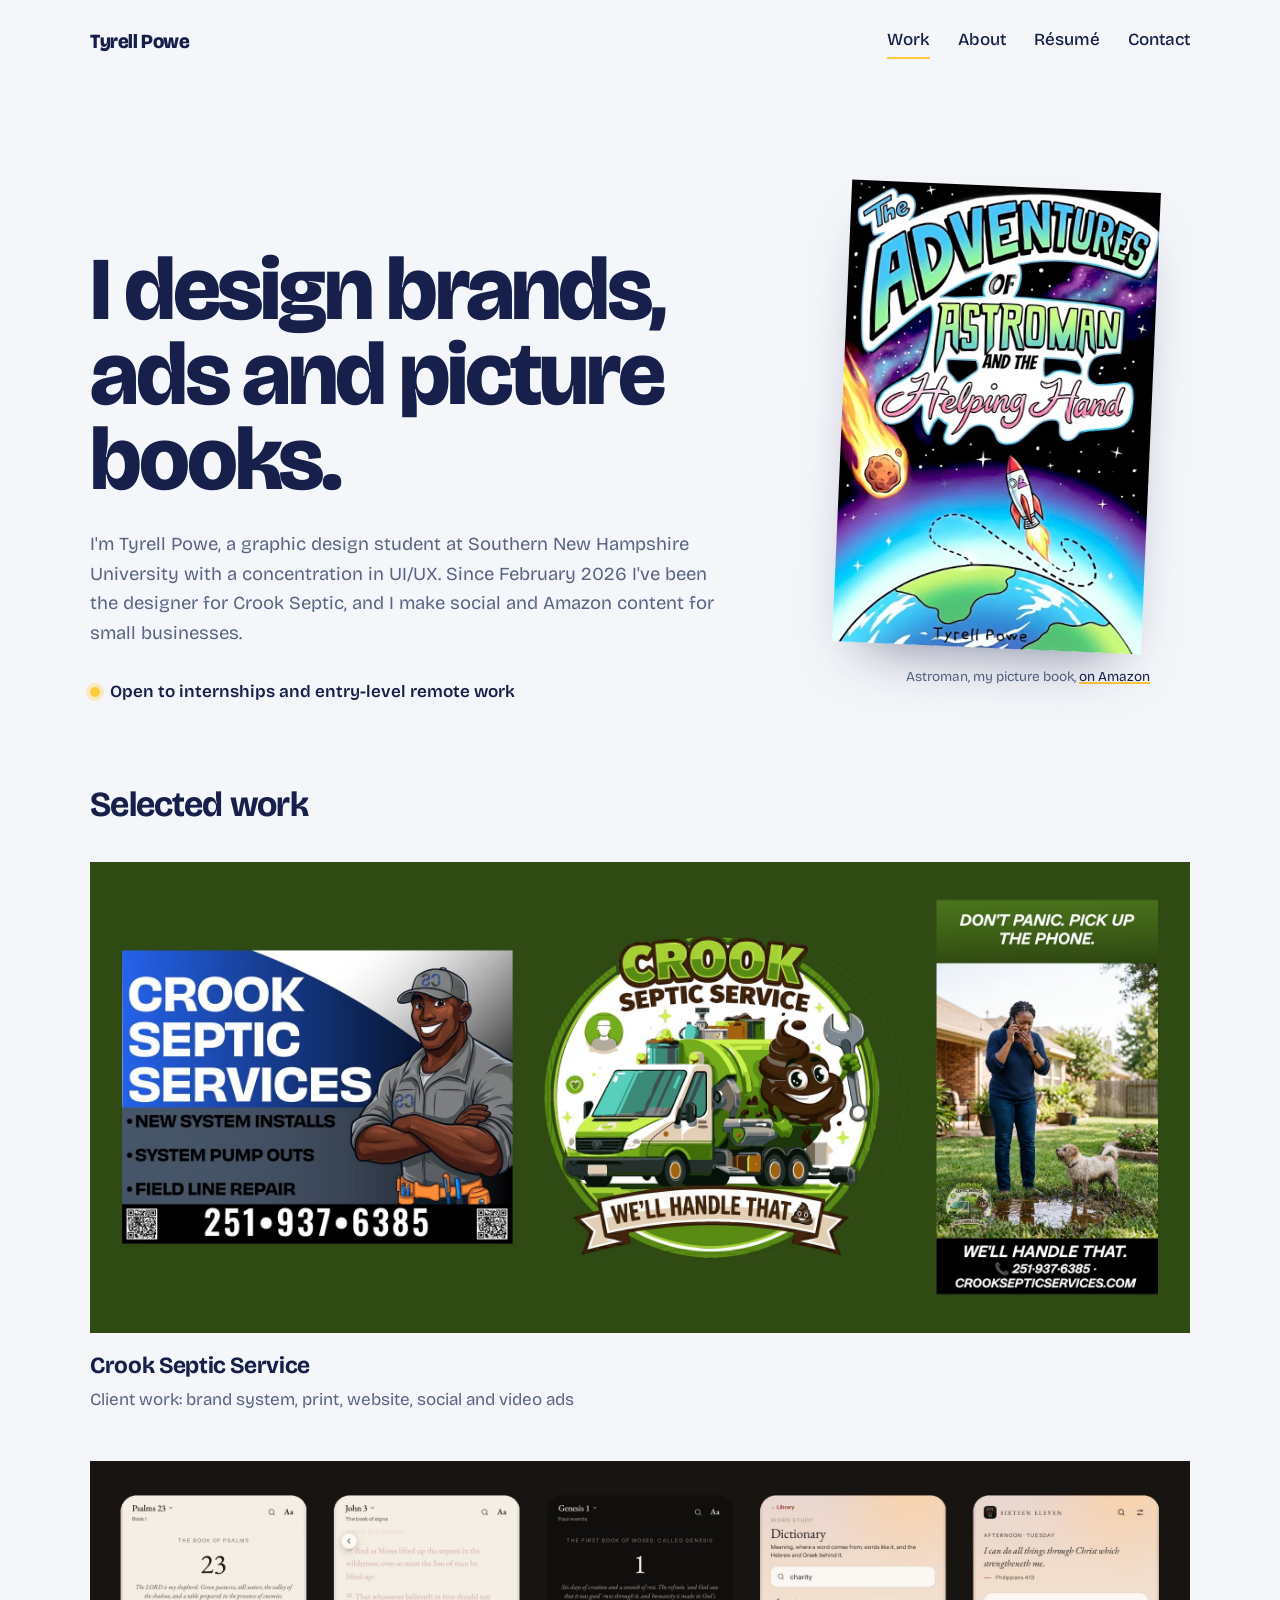
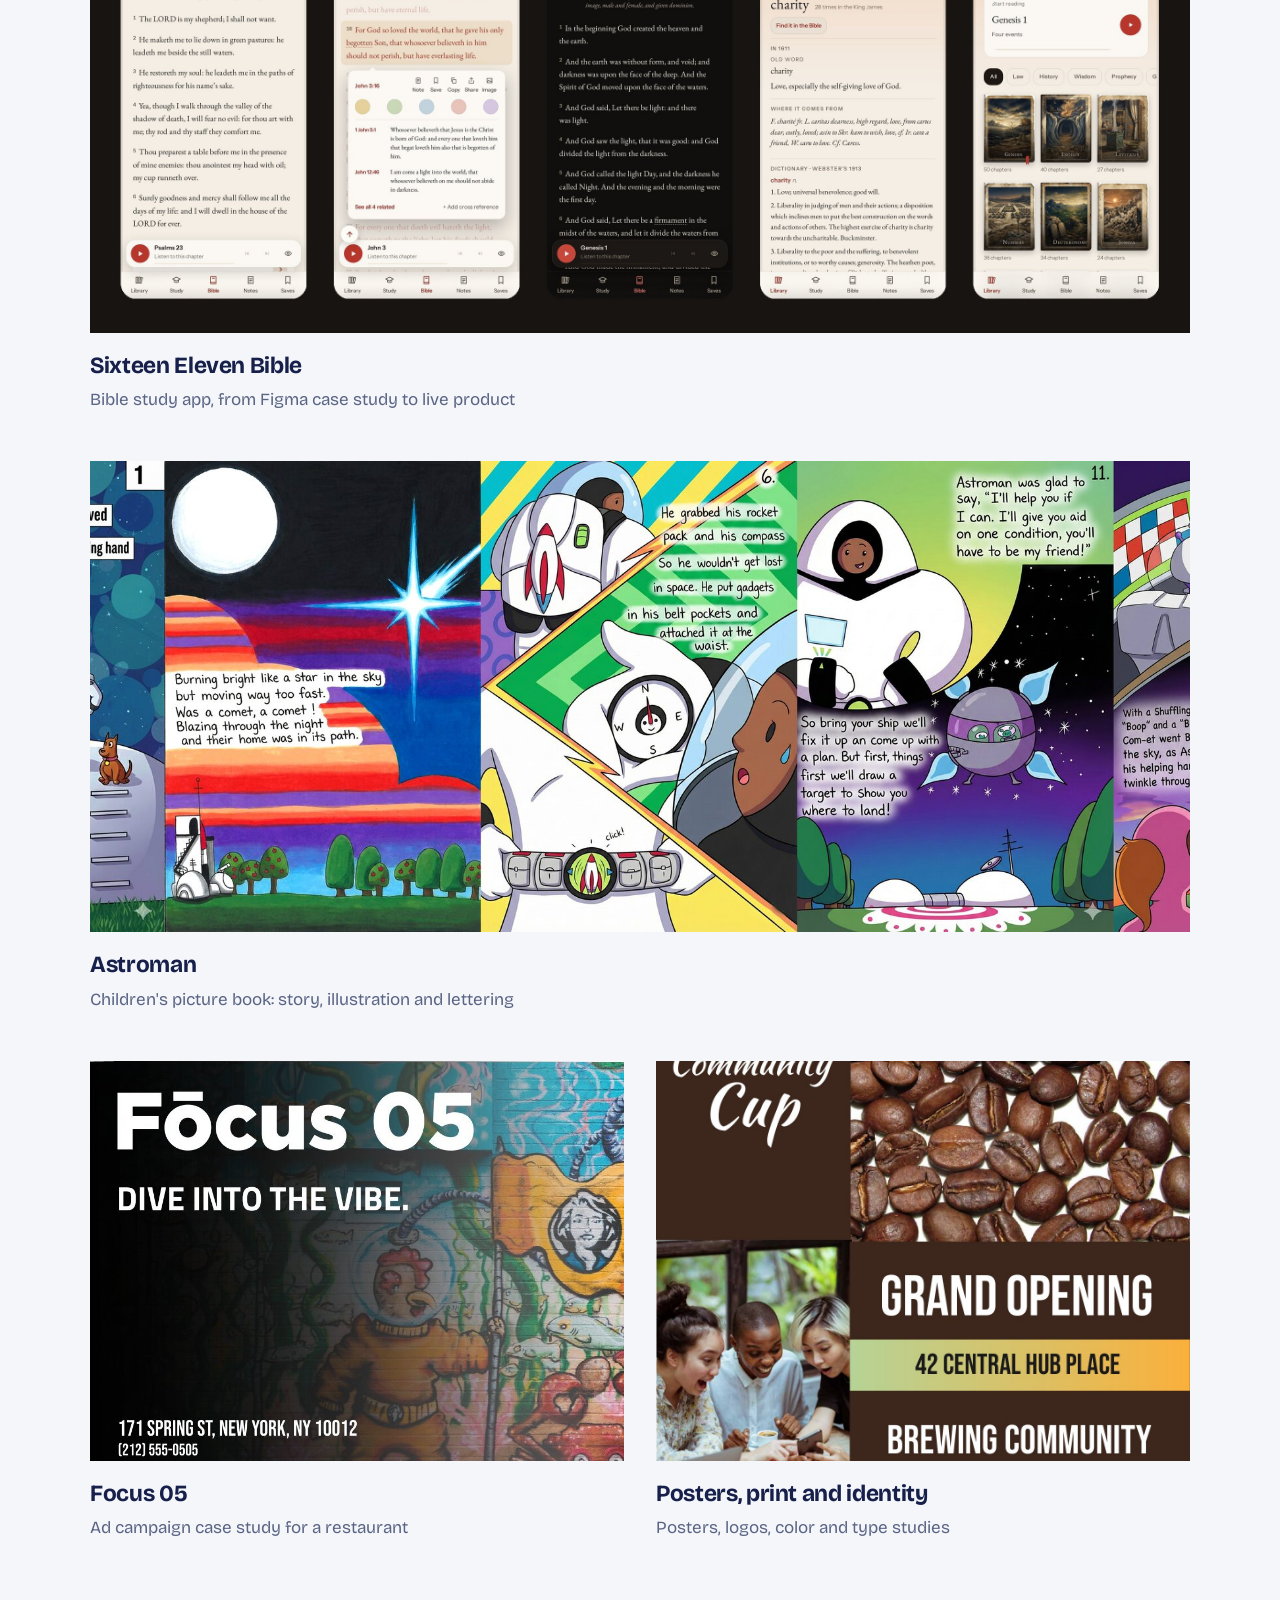
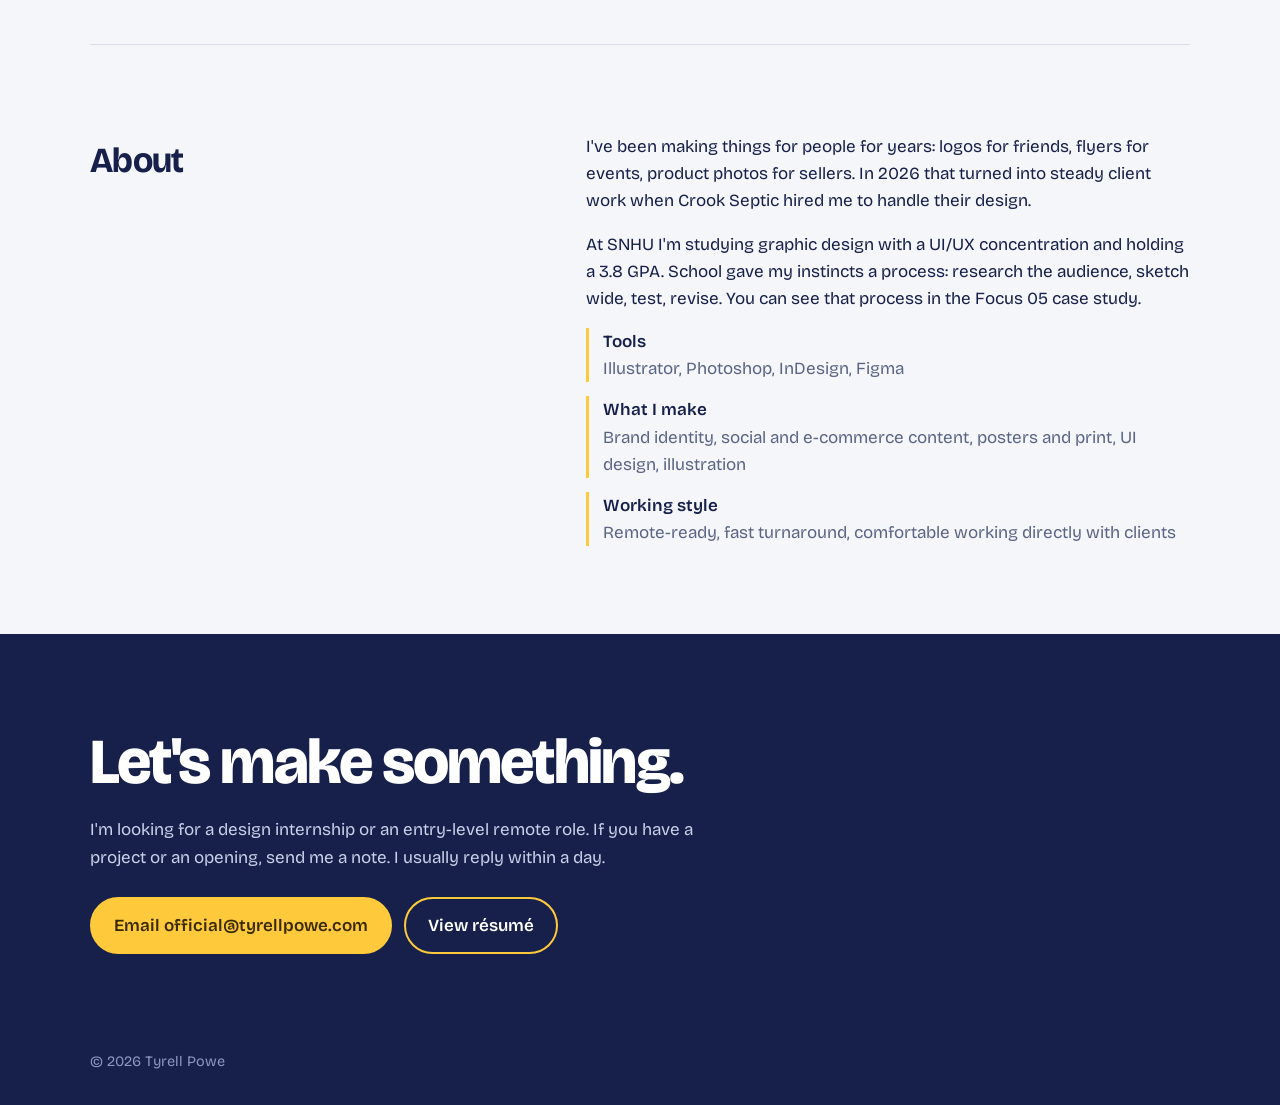
==== index.html @ 6aab14dd "Add Crook Septic Service case study Co-Authored-By: Claude Opus 5.5 <noreply@anthropic.com> Claude-S" ====
<!doctype html>
<html lang="en">
<head>
<meta charset="utf-8">
<meta name="viewport" content="width=device-width,initial-scale=1">
<title>Tyrell Powe · Graphic and UI/UX designer</title>
<meta name="description" content="Portfolio of Tyrell Powe, graphic and UI/UX designer: brand identity, ads, social and Amazon content, and illustration.">
<meta property="og:title" content="Tyrell Powe · Graphic and UI/UX designer">
<meta property="og:description" content="Portfolio of Tyrell Powe, graphic and UI/UX designer: brand identity, ads, social and Amazon content, and illustration.">
<meta property="og:image" content="https://tyrellpowe.com/img/astroman/cover.jpg">
<link rel="icon" href="favicon.svg" type="image/svg+xml">
<link rel="preconnect" href="https://fonts.googleapis.com">
<link rel="preconnect" href="https://fonts.gstatic.com" crossorigin>
<link href="https://fonts.googleapis.com/css2?family=Bricolage+Grotesque:opsz,wght@12..96,400;12..96,500;12..96,600;12..96,700;12..96,800&display=swap" rel="stylesheet">
<link rel="stylesheet" href="style.css">
</head>
<body>
<a class="skip" href="#main">Skip to content</a>
<div class="wrap"><header class="site-head"><a class="logo" href="index.html">Tyrell Powe</a><nav class="nav" aria-label="Main"><a href="index.html#work" aria-current="page">Work</a><a href="index.html#about">About</a><a href="resume.html">Résumé</a><a href="index.html#contact">Contact</a></nav></header></div>
<main id="main">
<div class="wrap">
<section class="hero">
  <div>
    <h1>I design brands, ads and picture books.</h1>
    <p>I'm Tyrell Powe, a graphic design student at Southern New Hampshire University with a concentration in UI/UX. Since February 2026 I've been the designer for Crook Septic, and I make social and Amazon content for small businesses.</p>
    <span class="status">Open to internships and entry-level remote work</span>
  </div>
  <figure class="hero-art">
    <a href="astroman.html"><img src="img/astroman/cover.jpg" alt="Cover of The Adventures of Astroman and the Helping Hand, an astronaut's rocket circling Earth past a comet" width="1600" height="2400"></a>
    <figcaption>Astroman, my picture book, <a href="https://www.amazon.com/dp/B0GHYKSY8W">on Amazon</a></figcaption>
  </figure>
</section>

<section id="work" aria-labelledby="work-h">
<h2 class="section-title" id="work-h">Selected work</h2>
<div class="work">
  <a class="proj wide" href="crook-septic.html">
    <div class="thumb" style="background:#2f4a12"><img src="img/crook/thumb.jpg" alt="Crook Septic yard sign, mascot badge and a vertical social ad"></div>
    <h3>Crook Septic Service</h3><p>Client work: brand system, print, website, social and video ads</p>
  </a>
  <a class="proj wide" href="sixteen-eleven.html">
    <div class="thumb" style="background:#171412"><img src="img/sixteen/strip.jpg" alt="Five screens from the Sixteen Eleven Bible app: reading, verse actions, night mode, word study and library"></div>
    <h3>Sixteen Eleven Bible</h3><p>Bible study app, from Figma case study to live product</p>
  </a>
  <a class="proj wide" href="astroman.html">
    <div class="thumb"><img src="img/astroman/strip.jpg" alt="Five finished pages from the Astroman picture book, side by side"></div>
    <h3>Astroman</h3><p>Children's picture book: story, illustration and lettering</p>
  </a>
  <a class="proj" href="focus-05.html">
    <div class="thumb"><img src="img/class/focus-final-2.jpg" alt="Focus 05 banner: Dive into the vibe, over a colorful underwater mural" style="object-position:0 50%"></div>
    <h3>Focus 05</h3><p>Ad campaign case study for a restaurant</p>
  </a>
  <a class="proj" href="print.html">
    <div class="thumb"><img src="img/class/community-cup.jpg" alt="Community Cup coffee shop grand opening poster" style="object-position:50% 20%"></div>
    <h3>Posters, print and identity</h3><p>Posters, logos, color and type studies</p>
  </a>
  <!-- PROJECTS_FROM_ADOBE -->
</div>
</section>

<section class="about" id="about" aria-labelledby="about-h">
  <h2 class="section-title" id="about-h">About</h2>
  <div>
    <p>I've been making things for people for years: logos for friends, flyers for events, product photos for sellers. In 2026 that turned into steady client work when Crook Septic hired me to handle their design.</p>
    <p>At SNHU I'm studying graphic design with a UI/UX concentration and holding a 3.8 GPA. School gave my instincts a process: research the audience, sketch wide, test, revise. You can see that process in the Focus 05 case study.</p>
    <ul class="facts">
      <li><strong>Tools</strong><span>Illustrator, Photoshop, InDesign, Figma</span></li>
      <li><strong>What I make</strong><span>Brand identity, social and e-commerce content, posters and print, UI design, illustration</span></li>
      <li><strong>Working style</strong><span>Remote-ready, fast turnaround, comfortable working directly with clients</span></li>
    </ul>
  </div>
</section>
</div>
</main>
<section class="contact" id="contact"><div class="wrap">
<h2>Let's make something.</h2>
<p>I'm looking for a design internship or an entry-level remote role. If you have a project or an opening, send me a note. I usually reply within a day.</p>
<div class="btns"><a class="btn solid" href="mailto:official@tyrellpowe.com">Email official@tyrellpowe.com</a><a class="btn ghost" href="resume.html">View résumé</a></div>
</div></section>
<footer class="site-foot"><div class="wrap">© 2026 Tyrell Powe</div></footer>
</body></html>
---- style.css ----
/* Tyrell Powe — portfolio */
:root{
  --ink:#16204A;        /* Astroman night sky */
  --ink-2:#2B3A78;
  --paper:#F5F6FA;
  --card:#FFFFFF;
  --slate:#5A6585;
  --rule:#D9DEEA;
  --comet:#FFC93C;      /* rocket/comet yellow */
  --comet-ink:#3A2A00;
  --max:1180px;
  --gutter:clamp(16px,4vw,40px);
  --display:"Bricolage Grotesque",system-ui,sans-serif;
  --body:"Bricolage Grotesque",system-ui,sans-serif;
}
*{box-sizing:border-box}
html{-webkit-text-size-adjust:100%;scroll-behavior:smooth}
@media (prefers-reduced-motion:reduce){html{scroll-behavior:auto}*{transition:none!important;animation:none!important}}
body{margin:0;background:var(--paper);color:var(--ink);font-family:var(--body);font-size:1.0625rem;line-height:1.6;font-variation-settings:"opsz" 14}
img{display:block;max-width:100%;height:auto}
a{color:inherit}
a:focus-visible,button:focus-visible{outline:3px solid var(--comet);outline-offset:3px;border-radius:2px}
.wrap{max-width:var(--max);margin:0 auto;padding:0 var(--gutter)}
.skip{position:absolute;left:-999px}.skip:focus{left:16px;top:16px;background:var(--comet);padding:8px 12px;z-index:10}

/* header */
.site-head{display:flex;align-items:center;justify-content:space-between;gap:16px;padding:22px 0}
.logo{white-space:nowrap;font-family:var(--display);font-weight:800;font-size:1.25rem;letter-spacing:-.02em;text-decoration:none;font-variation-settings:"opsz" 96}
.nav{display:flex;gap:clamp(14px,3vw,28px);font-weight:500}
.nav a{text-decoration:none;padding:4px 0;border-bottom:2px solid transparent}
.nav a:hover,.nav a[aria-current]{border-bottom-color:var(--comet)}

/* hero */
.hero{display:grid;grid-template-columns:1.25fr .75fr;gap:clamp(24px,5vw,64px);align-items:end;padding:clamp(32px,7vw,88px) 0 clamp(40px,6vw,72px)}
.hero h1{font-family:var(--display);font-weight:800;font-size:clamp(2.6rem,7.2vw,5.6rem);line-height:.95;letter-spacing:-.035em;margin:0 0 28px;font-variation-settings:"opsz" 96}
.hero p{max-width:34em;font-size:1.15rem;color:var(--slate);margin:0 0 12px}
.hero .status{display:inline-flex;align-items:center;gap:10px;margin-top:18px;font-weight:600;color:var(--ink)}
.hero .status::before{content:"";width:10px;height:10px;border-radius:50%;background:var(--comet);box-shadow:0 0 0 4px rgba(255,201,60,.3)}
.hero-art{position:relative}
.hero-art img{width:100%;transform:rotate(2.5deg);box-shadow:0 30px 60px -30px rgba(22,32,74,.55)}
.hero-art figcaption{font-size:.85rem;color:var(--slate);margin-top:18px;text-align:right}
@media (max-width:760px){.hero{grid-template-columns:1fr}.hero-art{max-width:300px}}

/* work index */
.section-title{font-family:var(--display);font-weight:700;font-size:clamp(1.6rem,3vw,2.2rem);letter-spacing:-.02em;margin:0 0 28px;font-variation-settings:"opsz" 72}
.work{display:grid;grid-template-columns:repeat(12,1fr);gap:clamp(28px,4vw,48px) clamp(16px,3vw,32px);padding-bottom:clamp(56px,8vw,104px)}
.proj{grid-column:span 6;text-decoration:none;display:block}
.proj.wide{grid-column:span 12}
.proj.third{grid-column:span 4}
.proj .thumb{overflow:hidden;background:var(--ink);aspect-ratio:4/3}
.proj.wide .thumb{aspect-ratio:21/9}
.proj .thumb img{width:100%;height:100%;object-fit:cover;transition:transform .5s ease}
.proj:hover .thumb img{transform:scale(1.03)}
.proj h3{font-family:var(--display);font-weight:700;font-size:1.45rem;letter-spacing:-.015em;margin:14px 0 2px;font-variation-settings:"opsz" 48}
.proj p{margin:0;color:var(--slate)}
@media (max-width:760px){.proj,.proj.third{grid-column:span 12}.proj.wide .thumb{aspect-ratio:4/3}}

/* about + contact */
.about{display:grid;grid-template-columns:1fr 1.4fr;gap:clamp(24px,5vw,64px);padding:clamp(48px,7vw,88px) 0;border-top:1px solid var(--rule)}
.about p{margin:0 0 16px;max-width:38em}
.facts{list-style:none;padding:0;margin:0;display:grid;gap:14px}
.facts li{border-left:3px solid var(--comet);padding-left:14px}
.facts strong{display:block;font-weight:600}
.facts span{color:var(--slate)}
@media (max-width:760px){.about{grid-template-columns:1fr}}
.contact{background:var(--ink);color:#fff;padding:clamp(48px,8vw,96px) 0}
.contact h2{font-family:var(--display);font-weight:800;font-size:clamp(2rem,5.5vw,4rem);line-height:1;letter-spacing:-.03em;margin:0 0 22px;font-variation-settings:"opsz" 96}
.contact p{color:#C9D0EA;max-width:36em}
.btns{display:flex;flex-wrap:wrap;gap:12px;margin-top:26px}
.btn{display:inline-block;padding:13px 22px;font-weight:600;text-decoration:none;border:2px solid var(--comet);border-radius:999px}
.btn.solid{background:var(--comet);color:var(--comet-ink)}
.btn.solid:hover{background:#ffd666}
.btn.ghost{color:#fff}
.btn.ghost:hover{background:rgba(255,201,60,.12)}
.site-foot{background:var(--ink);color:#8E98BF;font-size:.9rem;padding:0 0 32px}

/* project pages */
.p-head{padding:clamp(28px,6vw,72px) 0 clamp(24px,4vw,40px)}
.back{display:inline-block;margin-bottom:22px;color:var(--slate);text-decoration:none;font-weight:500}
.back:hover{color:var(--ink)}
.p-head h1{font-family:var(--display);font-weight:800;font-size:clamp(2.4rem,6.5vw,4.8rem);line-height:.98;letter-spacing:-.035em;margin:0 0 18px;max-width:14ch;font-variation-settings:"opsz" 96}
.lede{font-size:1.2rem;color:var(--slate);max-width:36em;margin:0}
.meta{display:grid;grid-template-columns:repeat(4,minmax(0,1fr));gap:16px;margin:36px 0 0;padding:20px 0;border-top:1px solid var(--rule);border-bottom:1px solid var(--rule)}
.meta dt{font-size:.85rem;color:var(--slate)}
.meta dd{margin:2px 0 0;font-weight:600}
@media (max-width:760px){.meta{grid-template-columns:1fr 1fr}}
.block{padding:clamp(32px,5vw,56px) 0}
.block h2{font-family:var(--display);font-weight:700;font-size:clamp(1.4rem,2.6vw,1.9rem);letter-spacing:-.02em;margin:0 0 12px;font-variation-settings:"opsz" 60}
.block .text{max-width:40em}
.block .text p{margin:0 0 14px}
.full{margin:0}
.full img{width:100%;box-shadow:0 20px 50px -30px rgba(22,32,74,.45)}
figcaption{font-size:.9rem;color:var(--slate);margin-top:10px}
.grid2,.grid3,.grid4{display:grid;gap:clamp(14px,2.5vw,28px);align-items:start}
.grid2{grid-template-columns:repeat(2,minmax(0,1fr))}
.grid3{grid-template-columns:repeat(3,minmax(0,1fr))}
.grid4{grid-template-columns:repeat(4,minmax(0,1fr))}
.grid2 figure,.grid3 figure,.grid4 figure{margin:0}
.grid2 img,.grid3 img,.grid4 img{width:100%;background:#fff;box-shadow:0 14px 34px -24px rgba(22,32,74,.5)}
@media (max-width:760px){.grid3,.grid4{grid-template-columns:1fr 1fr}.grid2{grid-template-columns:1fr}}
.steps{display:grid;grid-template-columns:repeat(3,minmax(0,1fr));gap:clamp(14px,2.5vw,28px)}
.steps figure{margin:0}
.steps .n{font-family:var(--display);font-weight:800;font-size:1rem;color:var(--ink-2);display:block;margin-bottom:8px}
@media (max-width:760px){.steps{grid-template-columns:1fr}}

/* Astroman page spreads */
.pages{display:grid;grid-template-columns:repeat(3,minmax(0,1fr));gap:clamp(18px,3vw,36px)}
@media (max-width:900px){.pages{grid-template-columns:repeat(2,minmax(0,1fr))}}
@media (max-width:520px){.pages{grid-template-columns:1fr}}
.page{margin:0}
.page .frame{position:relative;background:#fff;box-shadow:0 18px 40px -26px rgba(22,32,74,.6);aspect-ratio:2/3;overflow:hidden}
.page .frame img{position:absolute;inset:0;width:100%;height:100%;object-fit:cover;transition:opacity .35s ease}
.page .frame img.orig{opacity:0;object-fit:contain;background:#fff}
.page.show-orig .frame img.orig{opacity:1}
.page.show-orig .frame img.final{opacity:0}
.page figcaption{display:flex;justify-content:space-between;align-items:center;gap:8px}
.toggle{font:inherit;font-size:.85rem;font-weight:600;color:var(--ink);background:none;border:1.5px solid var(--rule);border-radius:999px;padding:5px 12px;cursor:pointer}
.toggle:hover{border-color:var(--ink)}
.toggle[aria-pressed="true"]{background:var(--comet);border-color:var(--comet);color:var(--comet-ink)}
.compare{display:grid;grid-template-columns:1fr 1fr;gap:clamp(14px,3vw,32px);align-items:start}
.compare figure{margin:0}
.compare img{width:100%;box-shadow:0 18px 40px -26px rgba(22,32,74,.6)}
.next{display:flex;justify-content:space-between;gap:16px;padding:40px 0 64px;border-top:1px solid var(--rule);font-weight:600}
.next a{text-decoration:none}
.next a:hover{text-decoration:underline;text-decoration-color:var(--comet);text-decoration-thickness:3px}

@media (max-width:420px){.nav{gap:12px;font-size:.95rem}.logo{font-size:1.1rem}}
.grid5{display:grid;gap:clamp(12px,2vw,24px);grid-template-columns:repeat(5,minmax(0,1fr));align-items:start}
.grid5 figure{margin:0}
.grid5 img{width:100%;border-radius:18px;box-shadow:0 14px 34px -24px rgba(22,32,74,.55)}
@media (max-width:760px){.grid5{grid-template-columns:1fr 1fr}}
.p-head .btns{margin-top:22px}
.p-head .btn.solid:hover{background:#ffd666}
.hero-art figcaption a{color:var(--ink);text-decoration-color:var(--comet);text-decoration-thickness:2px}
.btn.outline{color:var(--ink);border-color:var(--ink)}
.btn.outline:hover{background:rgba(22,32,74,.06)}
.cs-hero{display:grid;grid-template-columns:.8fr 1.2fr;gap:clamp(24px,5vw,56px);align-items:center}
.cs-hero img{width:100%;max-width:440px}
@media (max-width:760px){.cs-hero{grid-template-columns:1fr}}
.videos{display:flex;flex-wrap:wrap;gap:clamp(16px,3vw,32px);margin-top:24px}
.videos figure{margin:0;width:min(300px,100%)}
.videos video{width:100%;aspect-ratio:9/16;background:#000;border-radius:14px;box-shadow:0 18px 40px -26px rgba(22,32,74,.6)}
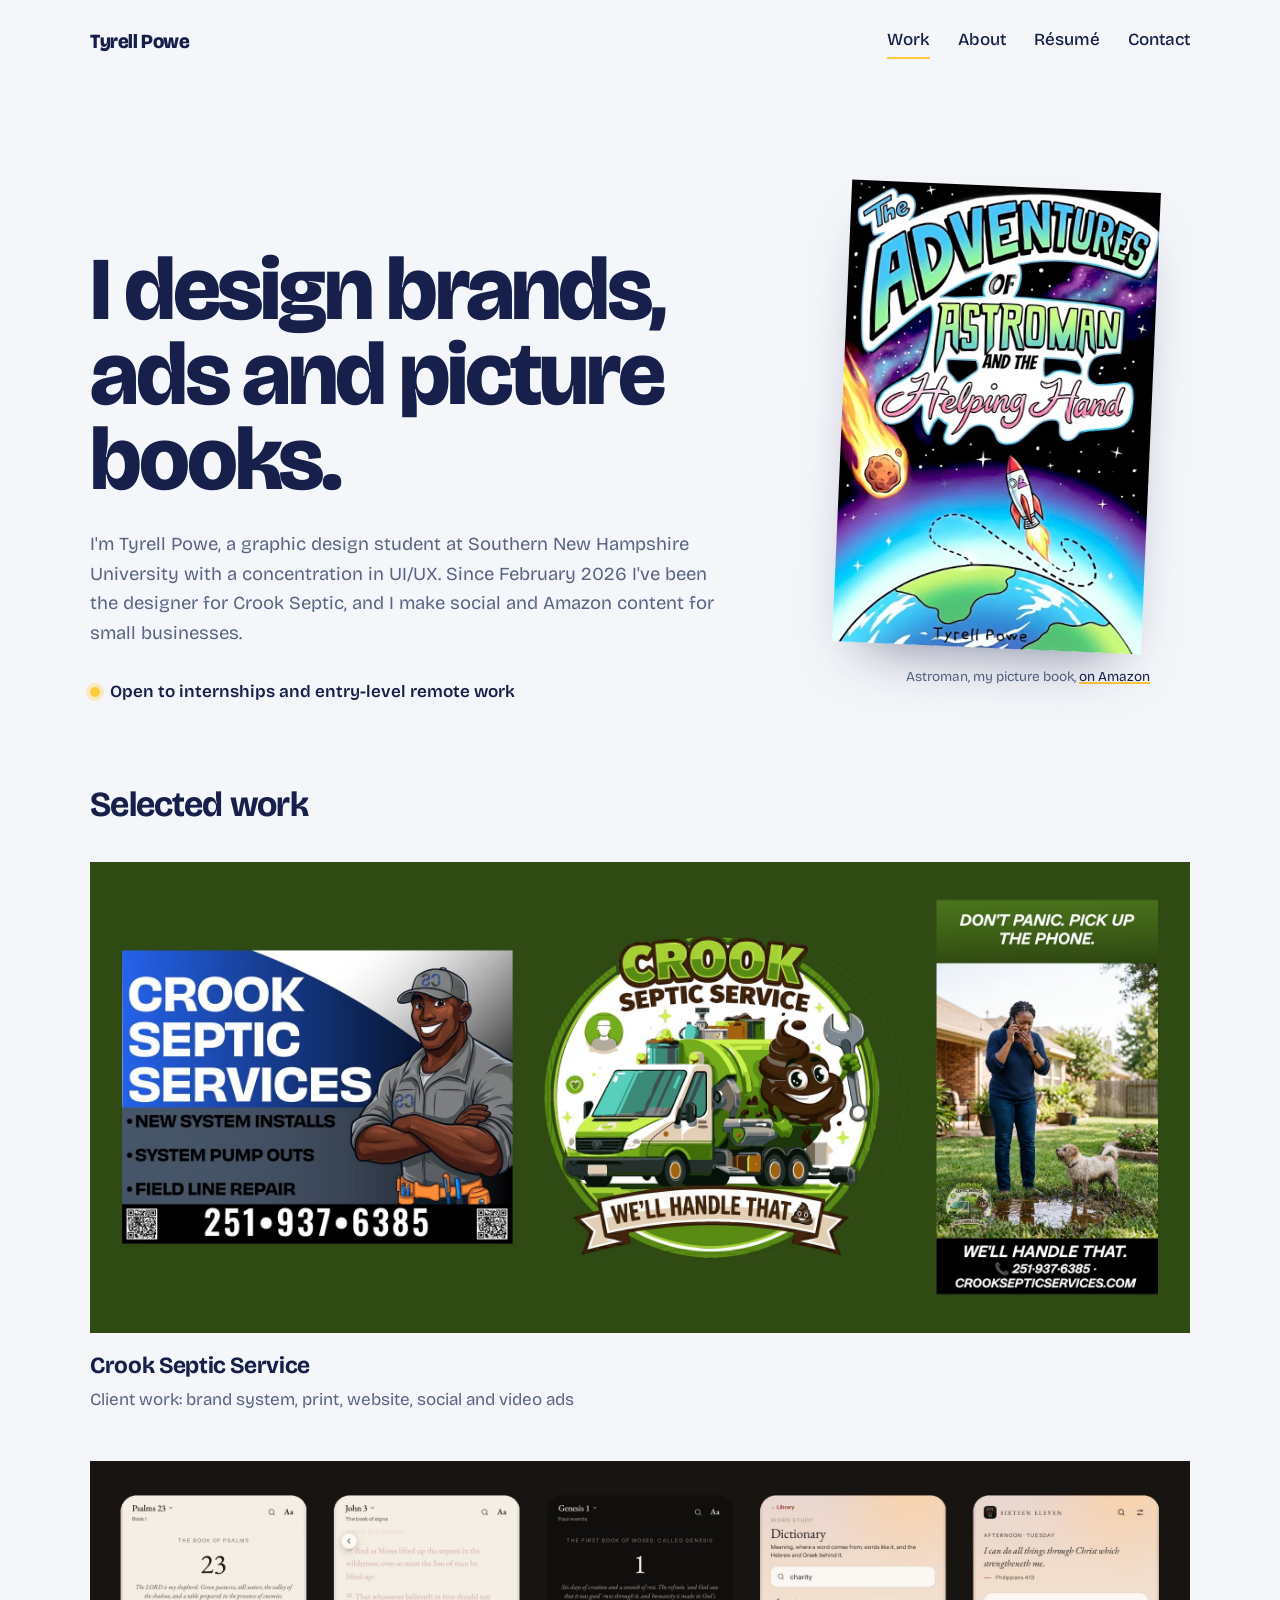
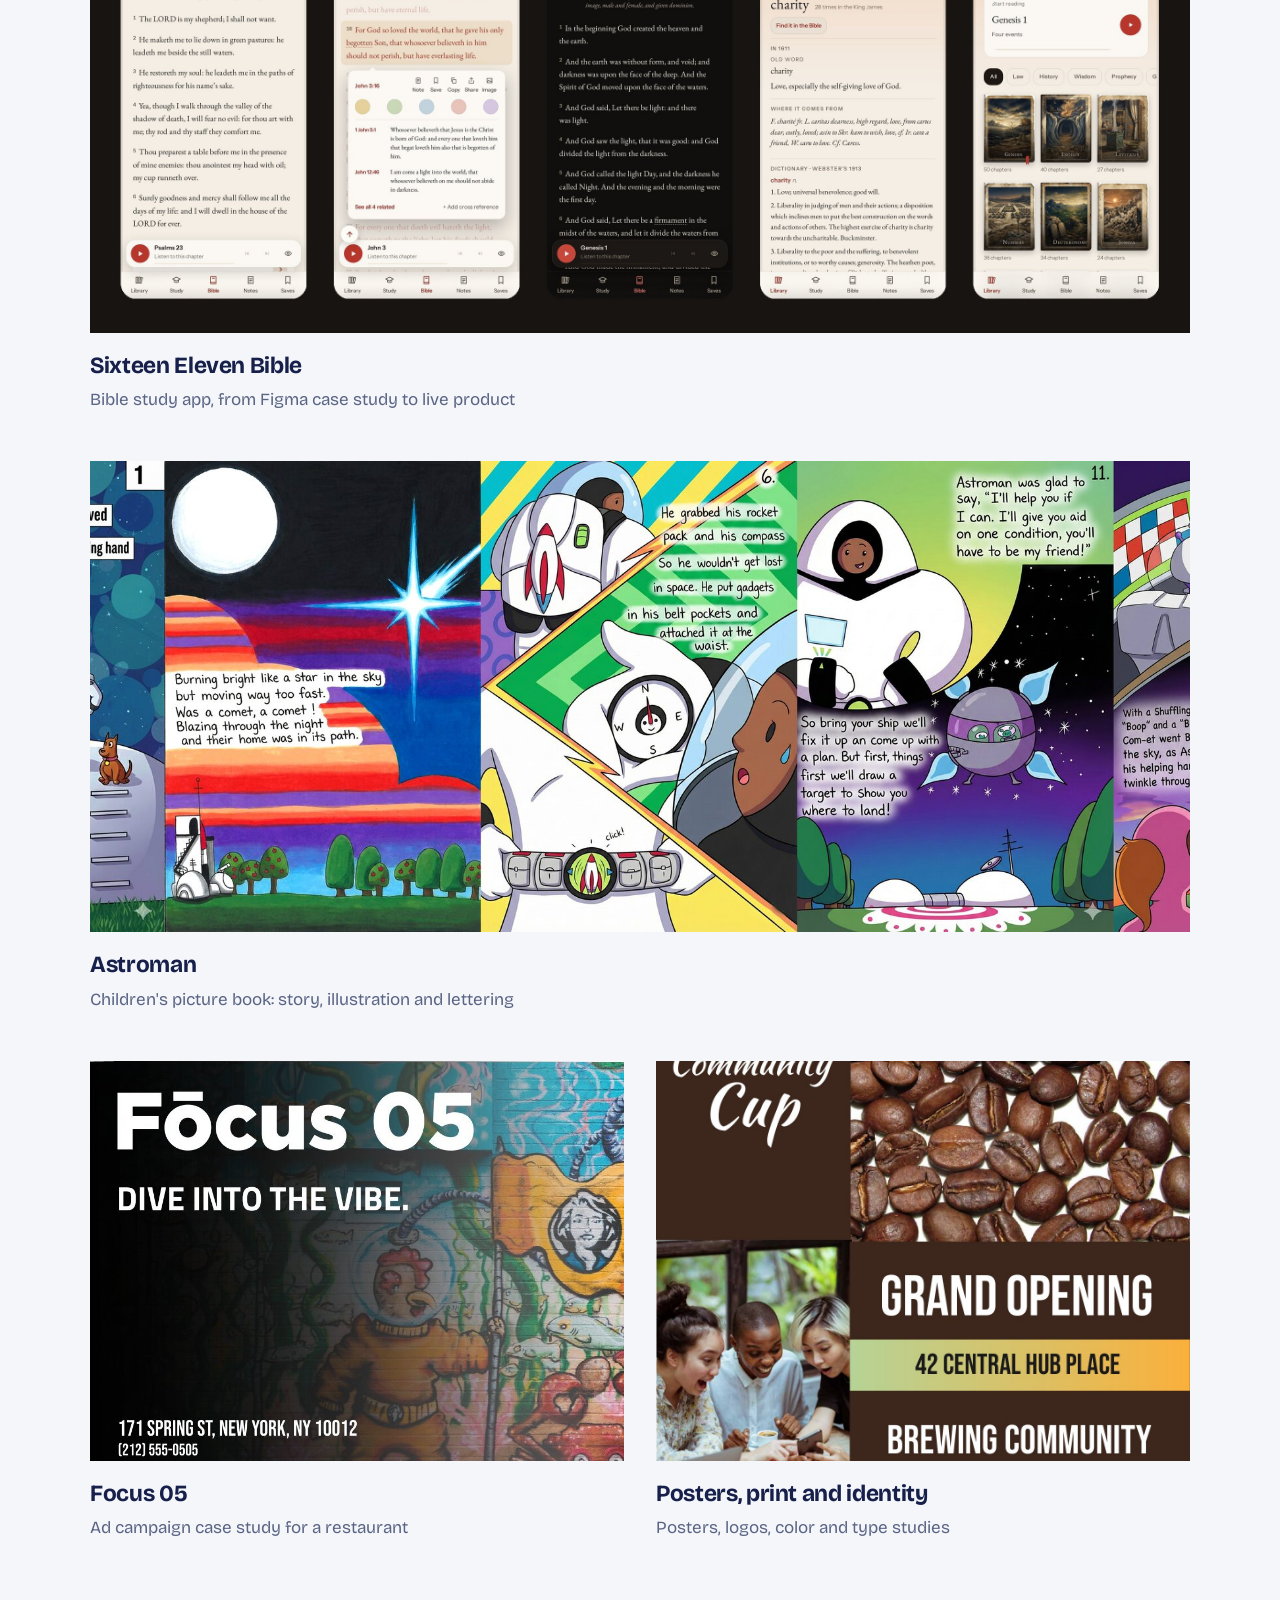
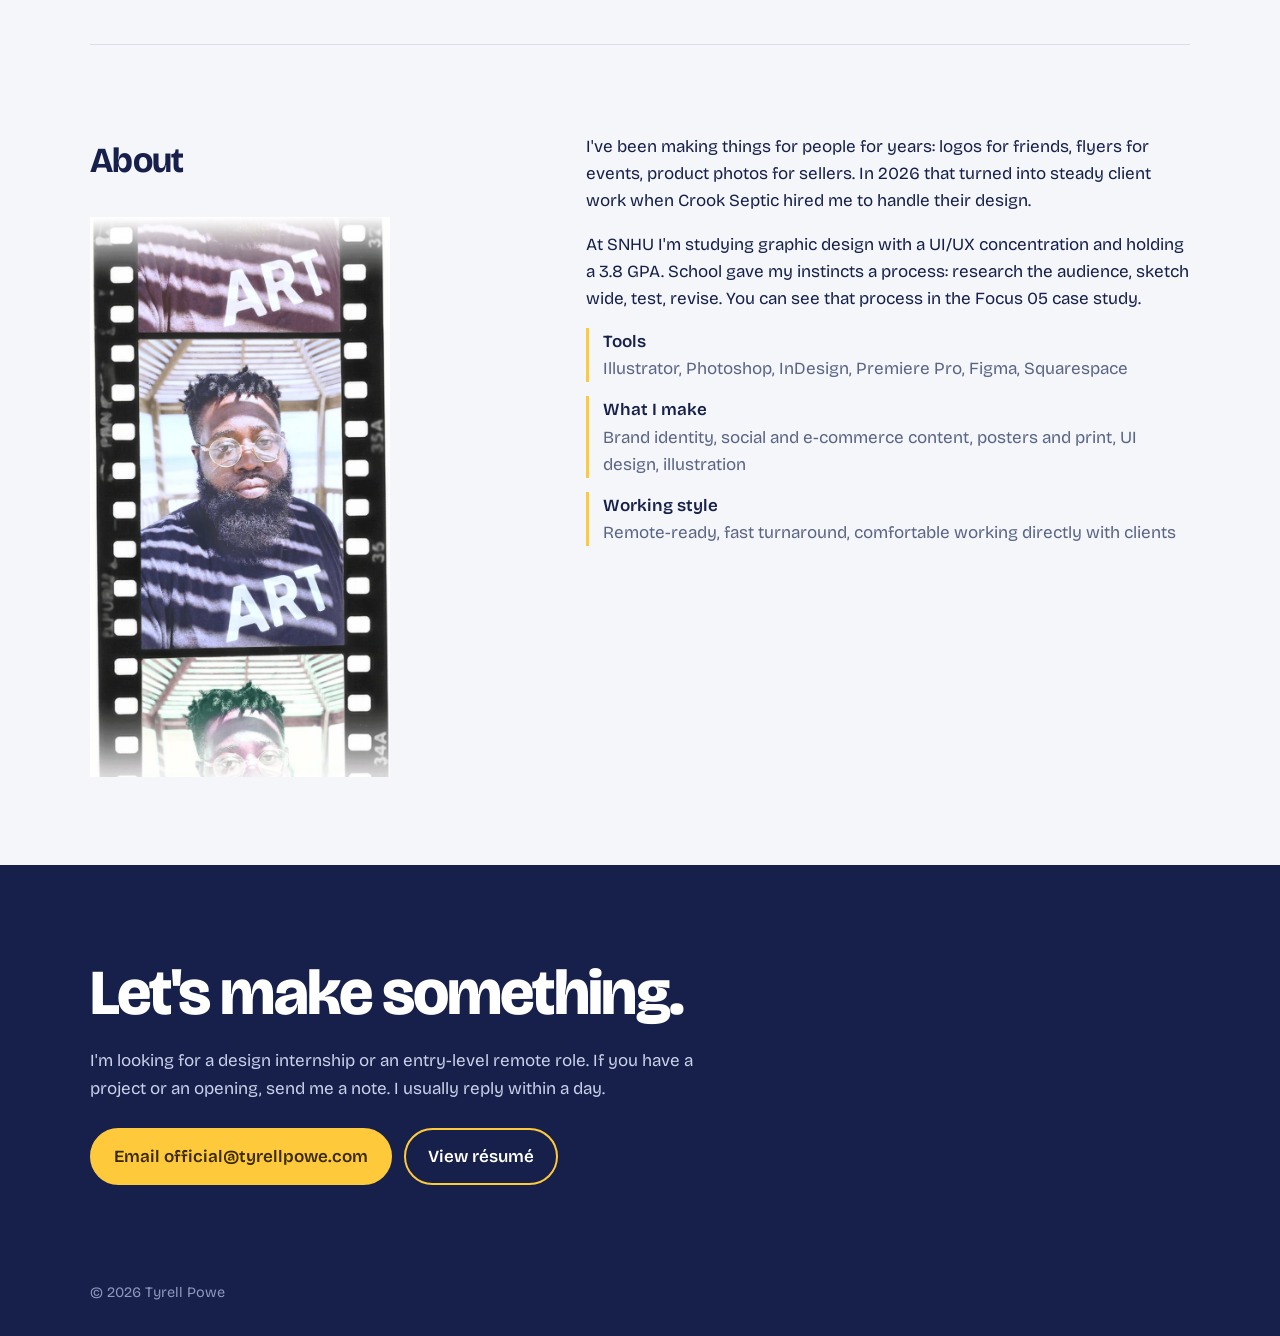
==== commit 6e05d9e8: "Add portrait to About Co-Authored-By: Claude Opus 5.5 <noreply@anthropic.com> Claude-Session: https:" ====
--- a/index.html
+++ b/index.html
@@ -59,12 +59,12 @@
 </section>
 
 <section class="about" id="about" aria-labelledby="about-h">
-  <h2 class="section-title" id="about-h">About</h2>
+  <div class="about-side"><h2 class="section-title" id="about-h">About</h2><img class="portrait" src="img/tyrell.jpg" alt="Tyrell Powe in round glasses and an ART t-shirt, framed as a strip of 35mm film" loading="lazy"></div>
   <div>
     <p>I've been making things for people for years: logos for friends, flyers for events, product photos for sellers. In 2026 that turned into steady client work when Crook Septic hired me to handle their design.</p>
     <p>At SNHU I'm studying graphic design with a UI/UX concentration and holding a 3.8 GPA. School gave my instincts a process: research the audience, sketch wide, test, revise. You can see that process in the Focus 05 case study.</p>
     <ul class="facts">
-      <li><strong>Tools</strong><span>Illustrator, Photoshop, InDesign, Figma</span></li>
+      <li><strong>Tools</strong><span>Illustrator, Photoshop, InDesign, Premiere Pro, Figma, Squarespace</span></li>
       <li><strong>What I make</strong><span>Brand identity, social and e-commerce content, posters and print, UI design, illustration</span></li>
       <li><strong>Working style</strong><span>Remote-ready, fast turnaround, comfortable working directly with clients</span></li>
     </ul>
--- a/style.css
+++ b/style.css
@@ -140,3 +140,5 @@
 .videos{display:flex;flex-wrap:wrap;gap:clamp(16px,3vw,32px);margin-top:24px}
 .videos figure{margin:0;width:min(300px,100%)}
 .videos video{width:100%;aspect-ratio:9/16;background:#000;border-radius:14px;box-shadow:0 18px 40px -26px rgba(22,32,74,.6)}
+.portrait{width:100%;max-width:300px;margin-top:8px}
+@media (max-width:760px){.portrait{max-width:220px}}
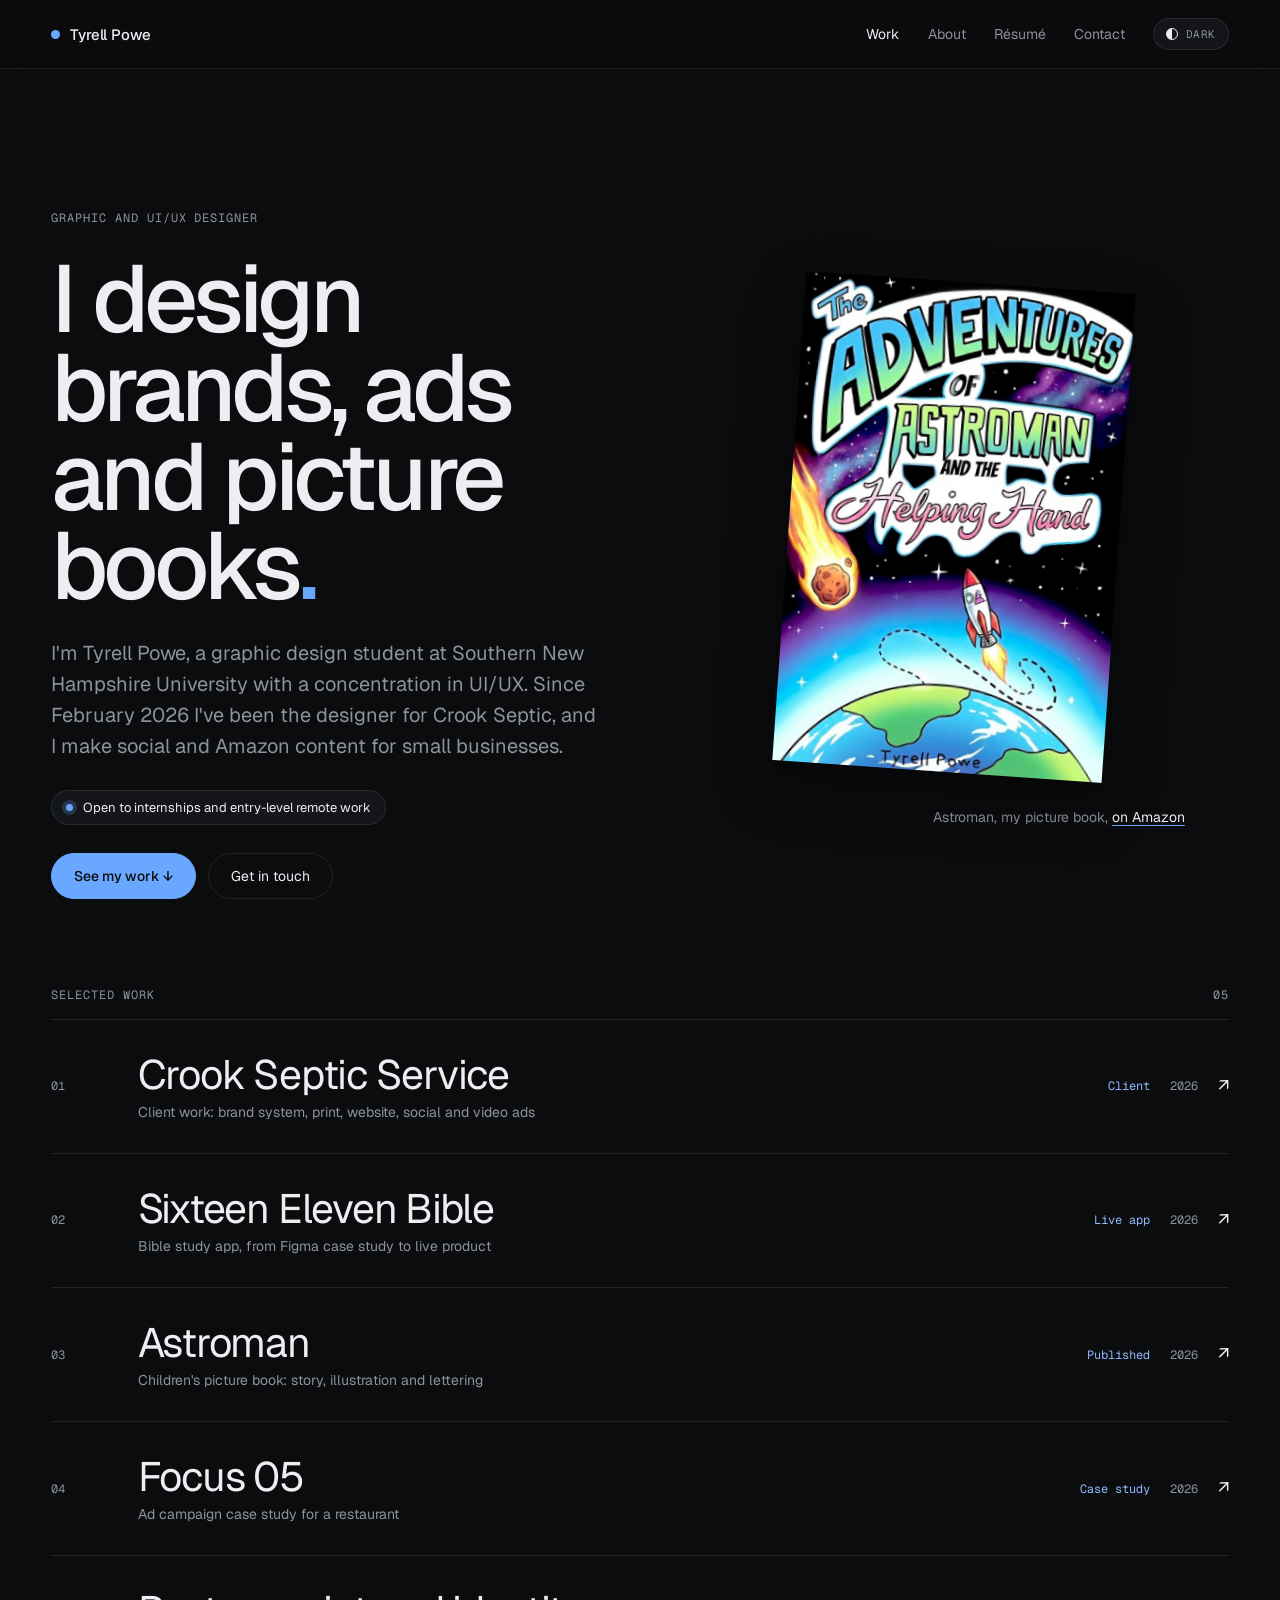
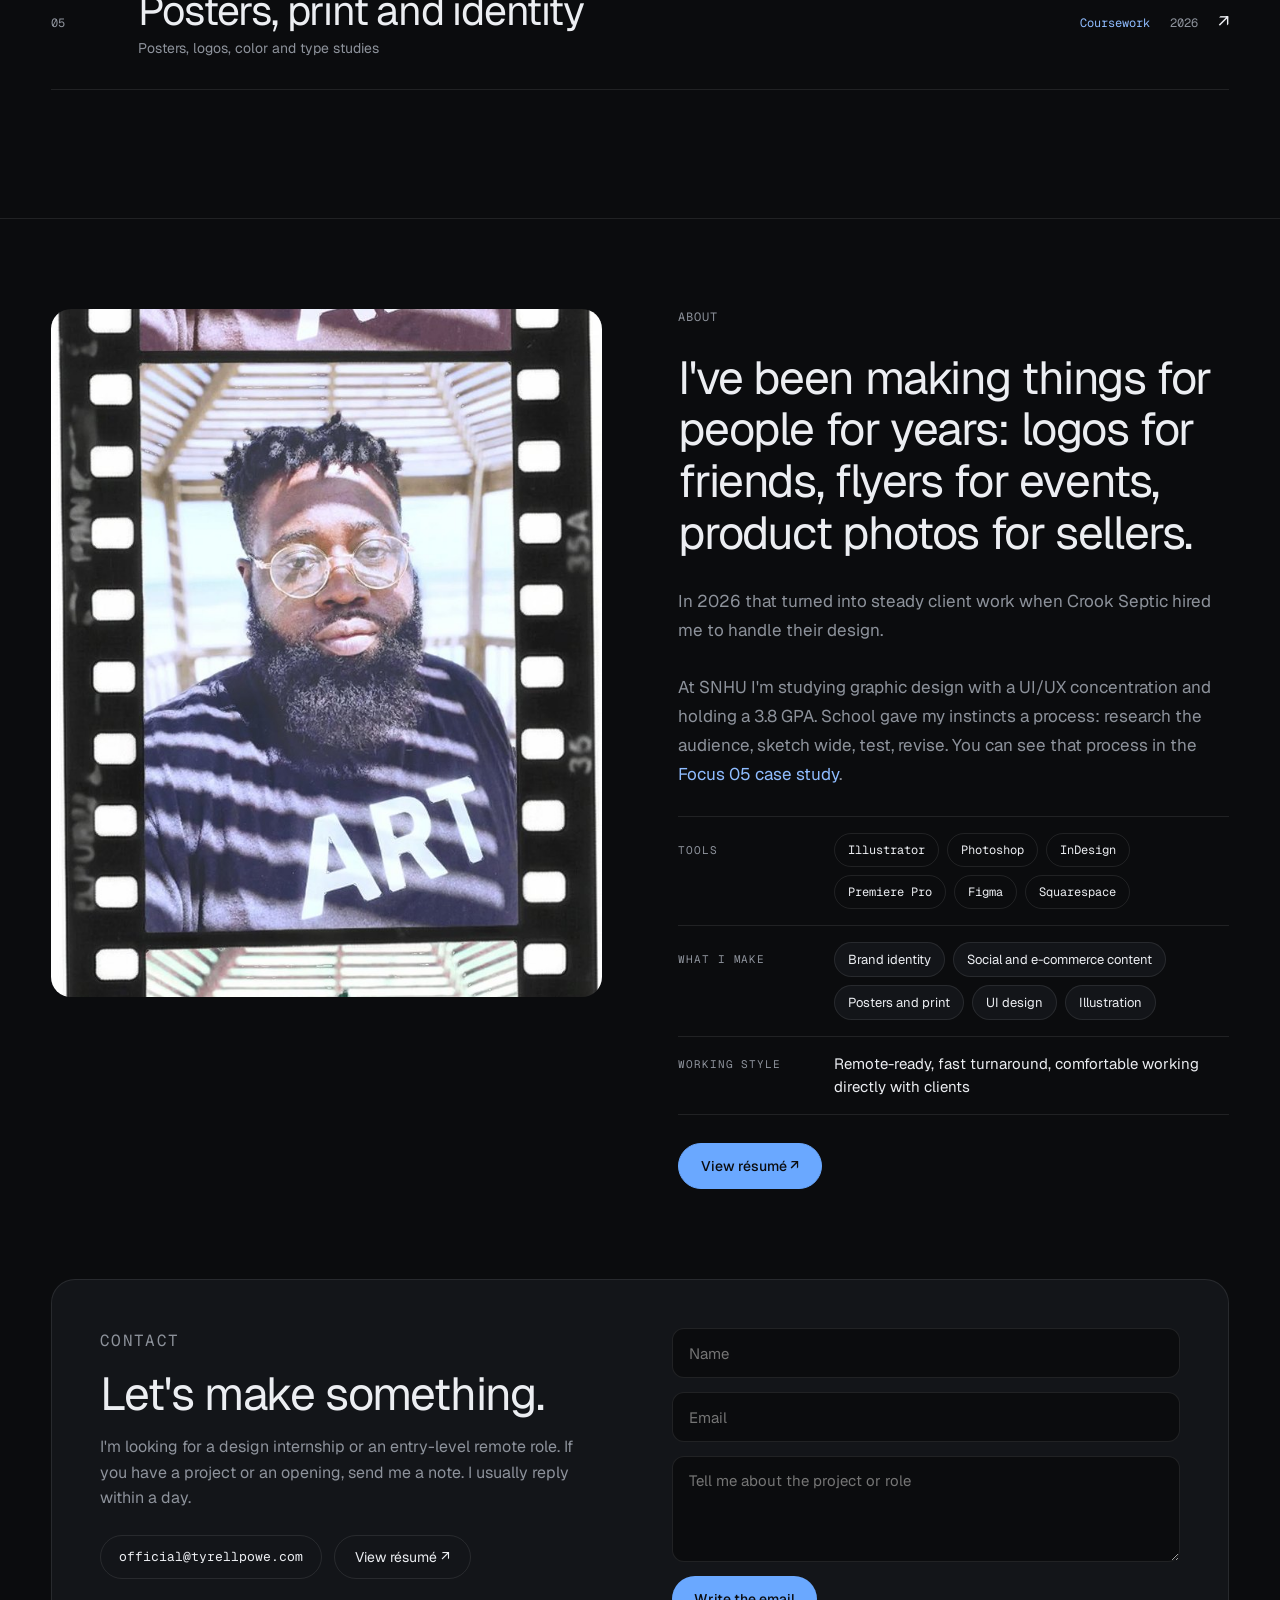
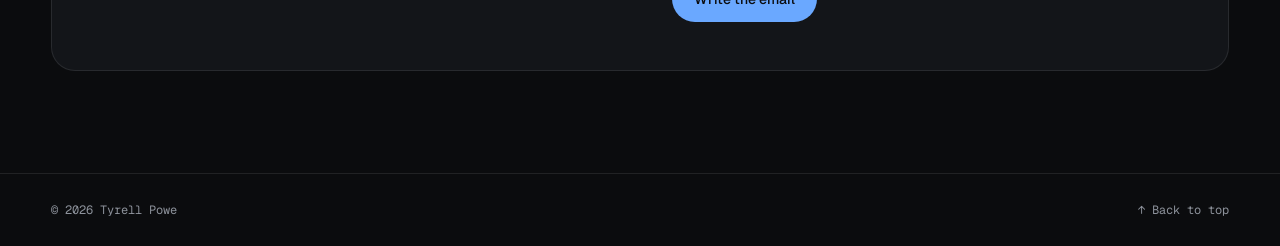
==== commit 73ee1d43: "Redesign: dark Geist layout with work list previews, cover flip, lightbox and theme toggle Co-Author" ====
--- a/index.html
+++ b/index.html
@@ -1,81 +1,129 @@
 <!doctype html>
-<html lang="en">
+<html lang="en" data-theme="dark">
 <head>
 <meta charset="utf-8">
 <meta name="viewport" content="width=device-width,initial-scale=1">
 <title>Tyrell Powe · Graphic and UI/UX designer</title>
-<meta name="description" content="Portfolio of Tyrell Powe, graphic and UI/UX designer: brand identity, ads, social and Amazon content, and illustration.">
+<meta name="description" content="Portfolio of Tyrell Powe, graphic and UI/UX designer: brand identity, ads, social and Amazon content, apps and illustration.">
 <meta property="og:title" content="Tyrell Powe · Graphic and UI/UX designer">
-<meta property="og:description" content="Portfolio of Tyrell Powe, graphic and UI/UX designer: brand identity, ads, social and Amazon content, and illustration.">
+<meta property="og:description" content="Portfolio of Tyrell Powe, graphic and UI/UX designer: brand identity, ads, social and Amazon content, apps and illustration.">
 <meta property="og:image" content="https://tyrellpowe.com/img/astroman/cover.jpg">
+<meta name="theme-color" content="#0b0c0e">
+<script>try{var t=localStorage.getItem('theme');if(t)document.documentElement.dataset.theme=t}catch(e){}</script>
 <link rel="icon" href="favicon.svg" type="image/svg+xml">
 <link rel="preconnect" href="https://fonts.googleapis.com">
 <link rel="preconnect" href="https://fonts.gstatic.com" crossorigin>
-<link href="https://fonts.googleapis.com/css2?family=Bricolage+Grotesque:opsz,wght@12..96,400;12..96,500;12..96,600;12..96,700;12..96,800&display=swap" rel="stylesheet">
+<link href="https://fonts.googleapis.com/css2?family=Geist:wght@300;400;500;600&family=Geist+Mono:wght@400;500&display=swap" rel="stylesheet">
 <link rel="stylesheet" href="style.css">
 </head>
 <body>
 <a class="skip" href="#main">Skip to content</a>
-<div class="wrap"><header class="site-head"><a class="logo" href="index.html">Tyrell Powe</a><nav class="nav" aria-label="Main"><a href="index.html#work" aria-current="page">Work</a><a href="index.html#about">About</a><a href="resume.html">Résumé</a><a href="index.html#contact">Contact</a></nav></header></div>
+<header class="site-head">
+  <a class="brand" href="index.html"><span class="dot"></span>Tyrell Powe</a>
+  <nav class="nav" aria-label="Main">
+    <a href="index.html#work" aria-current="page">Work</a>
+    <a href="index.html#about" class=hide-sm>About</a>
+    <a href="resume.html">Résumé</a>
+    <a href="#contact">Contact</a>
+    <button class="theme-btn" type="button" aria-label="Switch between dark and light theme"><i></i><span>Dark</span></button>
+  </nav>
+</header>
 <main id="main">
-<div class="wrap">
-<section class="hero">
-  <div>
-    <h1>I design brands, ads and picture books.</h1>
-    <p>I'm Tyrell Powe, a graphic design student at Southern New Hampshire University with a concentration in UI/UX. Since February 2026 I've been the designer for Crook Septic, and I make social and Amazon content for small businesses.</p>
-    <span class="status">Open to internships and entry-level remote work</span>
+<section class="hero wrap">
+  <div class="hero-grid">
+    <div class="hero-copy">
+      <p class="mono" style="margin:0">Graphic and UI/UX designer</p>
+      <h1>I design brands, ads and picture books<b>.</b></h1>
+      <p class="lede">I'm Tyrell Powe, a graphic design student at Southern New Hampshire University with a concentration in UI/UX. Since February 2026 I've been the designer for Crook Septic, and I make social and Amazon content for small businesses.</p>
+      <span class="status"><i></i>Open to internships and entry-level remote work</span>
+      <div class="pill-row"><a class="btn primary" href="#work">See my work ↓</a><a class="btn" href="#contact">Get in touch</a></div>
+    </div>
+    <figure class="cover-fig">
+      <a class="cover-btn" href="astroman.html" aria-label="Open the Astroman project">
+        <span class="cover-inner">
+          <img src="img/astroman/cover.jpg" alt="Front cover of The Adventures of Astroman and the Helping Hand">
+          <img class="back" src="img/astroman/back.jpg" alt="Back cover with author photo and bio">
+        </span>
+      </a>
+      <figcaption>Astroman, my picture book, <a href="https://www.amazon.com/dp/B0GHYKSY8W">on Amazon</a></figcaption>
+    </figure>
   </div>
-  <figure class="hero-art">
-    <a href="astroman.html"><img src="img/astroman/cover.jpg" alt="Cover of The Adventures of Astroman and the Helping Hand, an astronaut's rocket circling Earth past a comet" width="1600" height="2400"></a>
-    <figcaption>Astroman, my picture book, <a href="https://www.amazon.com/dp/B0GHYKSY8W">on Amazon</a></figcaption>
-  </figure>
 </section>
 
-<section id="work" aria-labelledby="work-h">
-<h2 class="section-title" id="work-h">Selected work</h2>
-<div class="work">
-  <a class="proj wide" href="crook-septic.html">
-    <div class="thumb" style="background:#2f4a12"><img src="img/crook/thumb.jpg" alt="Crook Septic yard sign, mascot badge and a vertical social ad"></div>
-    <h3>Crook Septic Service</h3><p>Client work: brand system, print, website, social and video ads</p>
-  </a>
-  <a class="proj wide" href="sixteen-eleven.html">
-    <div class="thumb" style="background:#171412"><img src="img/sixteen/strip.jpg" alt="Five screens from the Sixteen Eleven Bible app: reading, verse actions, night mode, word study and library"></div>
-    <h3>Sixteen Eleven Bible</h3><p>Bible study app, from Figma case study to live product</p>
-  </a>
-  <a class="proj wide" href="astroman.html">
-    <div class="thumb"><img src="img/astroman/strip.jpg" alt="Five finished pages from the Astroman picture book, side by side"></div>
-    <h3>Astroman</h3><p>Children's picture book: story, illustration and lettering</p>
-  </a>
-  <a class="proj" href="focus-05.html">
-    <div class="thumb"><img src="img/class/focus-final-2.jpg" alt="Focus 05 banner: Dive into the vibe, over a colorful underwater mural" style="object-position:0 50%"></div>
-    <h3>Focus 05</h3><p>Ad campaign case study for a restaurant</p>
-  </a>
-  <a class="proj" href="print.html">
-    <div class="thumb"><img src="img/class/community-cup.jpg" alt="Community Cup coffee shop grand opening poster" style="object-position:50% 20%"></div>
-    <h3>Posters, print and identity</h3><p>Posters, logos, color and type studies</p>
-  </a>
-  <!-- PROJECTS_FROM_ADOBE -->
-</div>
+<section class="work wrap" id="work" aria-labelledby="work-h">
+  <div class="list-head mono"><span id="work-h">Selected work</span><span>05</span></div>
+  <div class="rows">
+    <a class="row" href="crook-septic.html" data-name="Crook Septic Service" data-tag="Client" data-preview="img/crook/mascot-logo.png" data-tint="oklch(0.36 0.07 130)">
+      <span class="num">01</span>
+      <span class="title"><span class="name">Crook Septic Service</span><span class="kind">Client work: brand system, print, website, social and video ads</span></span>
+      <span class="side"><span class="tag">Client</span><span>2026</span><span class="arrow">↗</span></span>
+    </a>
+    <a class="row" href="sixteen-eleven.html" data-name="Sixteen Eleven Bible" data-tag="Live app" data-preview="img/sixteen/feature.jpg" data-tint="oklch(0.34 0.05 70)">
+      <span class="num">02</span>
+      <span class="title"><span class="name">Sixteen Eleven Bible</span><span class="kind">Bible study app, from Figma case study to live product</span></span>
+      <span class="side"><span class="tag">Live app</span><span>2026</span><span class="arrow">↗</span></span>
+    </a>
+    <a class="row" href="astroman.html" data-name="Astroman" data-tag="Published" data-preview="img/astroman/cover.jpg" data-tint="oklch(0.32 0.07 280)">
+      <span class="num">03</span>
+      <span class="title"><span class="name">Astroman</span><span class="kind">Children&#x27;s picture book: story, illustration and lettering</span></span>
+      <span class="side"><span class="tag">Published</span><span>2026</span><span class="arrow">↗</span></span>
+    </a>
+    <a class="row" href="focus-05.html" data-name="Focus 05" data-tag="Case study" data-preview="img/class/focus-final-1.jpg" data-tint="oklch(0.36 0.08 200)">
+      <span class="num">04</span>
+      <span class="title"><span class="name">Focus 05</span><span class="kind">Ad campaign case study for a restaurant</span></span>
+      <span class="side"><span class="tag">Case study</span><span>2026</span><span class="arrow">↗</span></span>
+    </a>
+    <a class="row" href="print.html" data-name="Posters, print and identity" data-tag="Coursework" data-preview="img/class/community-cup.jpg" data-tint="oklch(0.34 0.07 30)">
+      <span class="num">05</span>
+      <span class="title"><span class="name">Posters, print and identity</span><span class="kind">Posters, logos, color and type studies</span></span>
+      <span class="side"><span class="tag">Coursework</span><span>2026</span><span class="arrow">↗</span></span>
+    </a>
+  </div>
 </section>
 
-<section class="about" id="about" aria-labelledby="about-h">
-  <div class="about-side"><h2 class="section-title" id="about-h">About</h2><img class="portrait" src="img/tyrell.jpg" alt="Tyrell Powe in round glasses and an ART t-shirt, framed as a strip of 35mm film" loading="lazy"></div>
-  <div>
-    <p>I've been making things for people for years: logos for friends, flyers for events, product photos for sellers. In 2026 that turned into steady client work when Crook Septic hired me to handle their design.</p>
-    <p>At SNHU I'm studying graphic design with a UI/UX concentration and holding a 3.8 GPA. School gave my instincts a process: research the audience, sketch wide, test, revise. You can see that process in the Focus 05 case study.</p>
-    <ul class="facts">
-      <li><strong>Tools</strong><span>Illustrator, Photoshop, InDesign, Premiere Pro, Figma, Squarespace</span></li>
-      <li><strong>What I make</strong><span>Brand identity, social and e-commerce content, posters and print, UI design, illustration</span></li>
-      <li><strong>Working style</strong><span>Remote-ready, fast turnaround, comfortable working directly with clients</span></li>
-    </ul>
+<section class="about wrap" id="about" aria-labelledby="about-h">
+  <div class="about-grid">
+    <div class="portrait"><img src="img/tyrell.jpg" alt="Tyrell Powe in round glasses and an ART t-shirt, framed as a strip of 35mm film" loading="lazy"></div>
+    <div class="about-copy">
+      <p class="mono" style="margin:0" id="about-h">About</p>
+      <h2>I've been making things for people for years: logos for friends, flyers for events, product photos for sellers.</h2>
+      <p class="body">In 2026 that turned into steady client work when Crook Septic hired me to handle their design.</p>
+      <p class="body">At SNHU I'm studying graphic design with a UI/UX concentration and holding a 3.8 GPA. School gave my instincts a process: research the audience, sketch wide, test, revise. You can see that process in the <a href="focus-05.html">Focus 05 case study</a>.</p>
+      <div class="facts">
+        <div class="fact"><p class="mono">Tools</p><div class="chips"><span class="chip">Illustrator</span><span class="chip">Photoshop</span><span class="chip">InDesign</span><span class="chip">Premiere Pro</span><span class="chip">Figma</span><span class="chip">Squarespace</span></div></div>
+        <div class="fact"><p class="mono">What I make</p><div class="chips"><span class="chip soft">Brand identity</span><span class="chip soft">Social and e-commerce content</span><span class="chip soft">Posters and print</span><span class="chip soft">UI design</span><span class="chip soft">Illustration</span></div></div>
+        <div class="fact"><p class="mono" style="padding-top:3px">Working style</p><p>Remote-ready, fast turnaround, comfortable working directly with clients</p></div>
+      </div>
+      <div class="pill-row"><a class="btn primary" href="resume.html">View résumé ↗</a></div>
+    </div>
   </div>
 </section>
+<section class="contact wrap" id="contact">
+  <div class="contact-card">
+    <div class="contact-copy">
+      <p class="mono" style="margin:0">Contact</p>
+      <h2>Let's make something.</h2>
+      <p>I'm looking for a design internship or an entry-level remote role. If you have a project or an opening, send me a note. I usually reply within a day.</p>
+      <div class="pill-row"><a class="btn email" href="mailto:official@tyrellpowe.com">official@tyrellpowe.com</a><a class="btn small" href="resume.html">View résumé ↗</a></div>
+    </div>
+    <div>
+      <form data-to="official@tyrellpowe.com">
+        <label class="skip" for="cf-name">Name</label><input id="cf-name" name="name" required placeholder="Name" autocomplete="name">
+        <label class="skip" for="cf-email">Email</label><input id="cf-email" name="email" type="email" required placeholder="Email" autocomplete="email">
+        <label class="skip" for="cf-msg">Message</label><textarea id="cf-msg" name="message" rows="4" required placeholder="Tell me about the project or role"></textarea>
+        <button class="btn primary" type="submit">Write the email</button>
+      </form>
+      <div class="sent" role="status"><b>✓</b><p style="font-size:20px;letter-spacing:-.01em">Your email app should open with your message.</p><p style="color:var(--muted);font-size:15px">If it didn't, write to me at <a href="mailto:official@tyrellpowe.com">official@tyrellpowe.com</a>.</p></div>
+    </div>
+  </div>
+</section>
+<div class="preview" aria-hidden="true"><img alt=""><div class="pcap"><b></b><span></span></div></div>
+</main>
+<footer class="site-foot"><span>© 2026 Tyrell Powe</span><a href="#main">↑ Back to top</a></footer>
+<div class="lb" role="dialog" aria-modal="true" aria-label="Image viewer">
+  <div class="lb-top"><span class="lb-count"></span><button class="lb-close" type="button" aria-label="Close">✕</button></div>
+  <div class="lb-mid"><button class="lb-prev" type="button" aria-label="Previous image">←</button><img alt=""><button class="lb-next" type="button" aria-label="Next image">→</button></div>
+  <p class="lb-cap"></p>
 </div>
-</main>
-<section class="contact" id="contact"><div class="wrap">
-<h2>Let's make something.</h2>
-<p>I'm looking for a design internship or an entry-level remote role. If you have a project or an opening, send me a note. I usually reply within a day.</p>
-<div class="btns"><a class="btn solid" href="mailto:official@tyrellpowe.com">Email official@tyrellpowe.com</a><a class="btn ghost" href="resume.html">View résumé</a></div>
-</div></section>
-<footer class="site-foot"><div class="wrap">© 2026 Tyrell Powe</div></footer>
+<script src="site.js"></script>
 </body></html>
--- a/style.css
+++ b/style.css
@@ -1,144 +1,171 @@
-/* Tyrell Powe — portfolio */
-:root{
-  --ink:#16204A;        /* Astroman night sky */
-  --ink-2:#2B3A78;
-  --paper:#F5F6FA;
-  --card:#FFFFFF;
-  --slate:#5A6585;
-  --rule:#D9DEEA;
-  --comet:#FFC93C;      /* rocket/comet yellow */
-  --comet-ink:#3A2A00;
-  --max:1180px;
-  --gutter:clamp(16px,4vw,40px);
-  --display:"Bricolage Grotesque",system-ui,sans-serif;
-  --body:"Bricolage Grotesque",system-ui,sans-serif;
-}
+/* Tyrell Powe portfolio, v2 */
+:root{--bg:#0b0c0e;--surface:#131519;--line:rgba(255,255,255,.09);--fg:#eceef2;--muted:#8d929b;--accent:#6aa8ff;--accent-ink:#8fbcff;--on-accent:#0b0c0e;--pad:clamp(20px,4vw,56px);--mono:'Geist Mono',ui-monospace,monospace}
+:root[data-theme="light"]{--bg:#f3f3f1;--surface:#ffffff;--line:rgba(0,0,0,.1);--fg:#111214;--muted:#5b6069;--accent-ink:#1f5fc4}
 *{box-sizing:border-box}
-html{-webkit-text-size-adjust:100%;scroll-behavior:smooth}
-@media (prefers-reduced-motion:reduce){html{scroll-behavior:auto}*{transition:none!important;animation:none!important}}
-body{margin:0;background:var(--paper);color:var(--ink);font-family:var(--body);font-size:1.0625rem;line-height:1.6;font-variation-settings:"opsz" 14}
-img{display:block;max-width:100%;height:auto}
-a{color:inherit}
-a:focus-visible,button:focus-visible{outline:3px solid var(--comet);outline-offset:3px;border-radius:2px}
-.wrap{max-width:var(--max);margin:0 auto;padding:0 var(--gutter)}
-.skip{position:absolute;left:-999px}.skip:focus{left:16px;top:16px;background:var(--comet);padding:8px 12px;z-index:10}
+html{-webkit-text-size-adjust:100%}
+html,body{margin:0;background:var(--bg);color:var(--fg);transition:background .3s,color .3s}
+body{font-family:'Geist',system-ui,sans-serif;-webkit-font-smoothing:antialiased;min-height:100vh;display:flex;flex-direction:column}
+main{flex:1}
+img{max-width:100%}
+a{color:var(--fg);text-decoration:none}
+a:hover{color:var(--accent-ink)}
+::selection{background:var(--accent);color:var(--on-accent)}
+input,textarea,button{font:inherit;color:inherit}
+button{cursor:pointer}
+:focus-visible{outline:2px solid var(--accent);outline-offset:3px;border-radius:6px}
+@keyframes pf-in{from{opacity:0;transform:translateY(10px)}to{opacity:1;transform:none}}
+@media (prefers-reduced-motion:reduce){*{animation:none!important;transition:none!important}html{scroll-behavior:auto!important}}
+html{scroll-behavior:smooth}
+.skip{position:absolute;left:-999px}.skip:focus{left:16px;top:12px;z-index:200;background:var(--accent);color:var(--on-accent);padding:8px 12px;border-radius:8px}
+
+.mono{font-family:var(--mono);font-size:12px;letter-spacing:.08em;text-transform:uppercase;color:var(--muted)}
+.wrap{max-width:1280px;margin:0 auto;padding-left:var(--pad);padding-right:var(--pad)}
 
 /* header */
-.site-head{display:flex;align-items:center;justify-content:space-between;gap:16px;padding:22px 0}
-.logo{white-space:nowrap;font-family:var(--display);font-weight:800;font-size:1.25rem;letter-spacing:-.02em;text-decoration:none;font-variation-settings:"opsz" 96}
-.nav{display:flex;gap:clamp(14px,3vw,28px);font-weight:500}
-.nav a{text-decoration:none;padding:4px 0;border-bottom:2px solid transparent}
-.nav a:hover,.nav a[aria-current]{border-bottom-color:var(--comet)}
+.site-head{position:sticky;top:0;z-index:20;display:flex;align-items:center;justify-content:space-between;gap:16px;padding:18px var(--pad);background:color-mix(in oklch,var(--bg) 82%,transparent);backdrop-filter:blur(14px);-webkit-backdrop-filter:blur(14px);border-bottom:1px solid var(--line)}
+.brand{display:flex;align-items:center;gap:10px;font-weight:500;font-size:15px;letter-spacing:-.01em;white-space:nowrap}
+.dot{width:9px;height:9px;border-radius:50%;background:var(--accent);flex:none}
+.nav{display:flex;align-items:center;gap:clamp(12px,2.2vw,30px);font-size:14px}
+.nav a{color:var(--muted);padding:6px 0}
+.nav a:hover,.nav a[aria-current]{color:var(--fg)}
+.theme-btn{display:flex;align-items:center;gap:8px;height:32px;padding:0 12px;border-radius:999px;border:1px solid var(--line);background:var(--surface);font-family:var(--mono);font-size:11px;letter-spacing:.04em;text-transform:uppercase;color:var(--muted)}
+.theme-btn i{width:12px;height:12px;border-radius:50%;border:1.5px solid var(--fg);background:linear-gradient(90deg,var(--fg) 50%,transparent 50%)}
+@media (max-width:560px){.nav{gap:12px;font-size:13px}.nav .hide-sm{display:none}.theme-btn span{display:none}.theme-btn{padding:0 9px}}
+
+/* buttons */
+.btn{display:inline-flex;align-items:center;gap:8px;height:46px;padding:0 22px;border-radius:999px;font-size:14px;border:1px solid var(--line);background:transparent}
+.btn.primary{background:var(--accent);border-color:var(--accent);color:var(--on-accent);font-weight:500}
+.btn.primary:hover{color:var(--on-accent);filter:brightness(1.08)}
+.btn.small{height:44px;padding:0 20px}
+.pill-row{display:flex;flex-wrap:wrap;gap:12px}
 
 /* hero */
-.hero{display:grid;grid-template-columns:1.25fr .75fr;gap:clamp(24px,5vw,64px);align-items:end;padding:clamp(32px,7vw,88px) 0 clamp(40px,6vw,72px)}
-.hero h1{font-family:var(--display);font-weight:800;font-size:clamp(2.6rem,7.2vw,5.6rem);line-height:.95;letter-spacing:-.035em;margin:0 0 28px;font-variation-settings:"opsz" 96}
-.hero p{max-width:34em;font-size:1.15rem;color:var(--slate);margin:0 0 12px}
-.hero .status{display:inline-flex;align-items:center;gap:10px;margin-top:18px;font-weight:600;color:var(--ink)}
-.hero .status::before{content:"";width:10px;height:10px;border-radius:50%;background:var(--comet);box-shadow:0 0 0 4px rgba(255,201,60,.3)}
-.hero-art{position:relative}
-.hero-art img{width:100%;transform:rotate(2.5deg);box-shadow:0 30px 60px -30px rgba(22,32,74,.55)}
-.hero-art figcaption{font-size:.85rem;color:var(--slate);margin-top:18px;text-align:right}
-@media (max-width:760px){.hero{grid-template-columns:1fr}.hero-art{max-width:300px}}
+.hero{padding-top:clamp(64px,11vw,150px);padding-bottom:clamp(48px,7vw,88px);animation:pf-in .6s ease both}
+.hero-grid{display:grid;grid-template-columns:repeat(auto-fit,minmax(min(100%,420px),1fr));gap:clamp(40px,6vw,88px);align-items:center}
+.hero-copy{display:flex;flex-direction:column;gap:28px}
+.hero h1{margin:0;font-weight:500;font-size:clamp(46px,7.4vw,112px);line-height:.94;letter-spacing:-.05em;text-wrap:balance}
+.hero h1 b{color:var(--accent);font-weight:inherit}
+.lede{margin:0;max-width:46ch;font-size:clamp(17px,1.6vw,20px);line-height:1.55;color:var(--muted);text-wrap:pretty}
+.status{display:inline-flex;align-self:flex-start;align-items:center;gap:10px;padding:8px 14px;border-radius:999px;border:1px solid var(--line);background:var(--surface);font-size:13px}
+.status i{width:7px;height:7px;border-radius:50%;background:var(--accent);box-shadow:0 0 0 4px color-mix(in oklch,var(--accent) 22%,transparent)}
+.cover-fig{margin:0;display:flex;flex-direction:column;align-items:center;gap:36px;padding:24px 0}
+.cover-btn{display:block;width:min(100%,330px);aspect-ratio:468/695;padding:0;border:0;background:none;perspective:1400px;transform:rotate(4deg)}
+.cover-inner{position:relative;display:block;width:100%;height:100%;transform-style:preserve-3d;transition:transform .8s cubic-bezier(.2,.7,.2,1)}
+.cover-btn:hover .cover-inner,.cover-btn:focus-visible .cover-inner,.cover-btn.flipped .cover-inner{transform:rotateY(180deg)}
+.cover-inner img{position:absolute;inset:0;width:100%;height:100%;object-fit:cover;backface-visibility:hidden;-webkit-backface-visibility:hidden;box-shadow:0 24px 50px rgba(0,0,0,.35),0 6px 14px rgba(0,0,0,.2)}
+.cover-inner img.back{transform:rotateY(180deg)}
+.cover-fig figcaption{align-self:flex-end;margin-right:8%;font-size:14px;color:var(--muted)}
+.cover-fig figcaption a{text-decoration:underline;text-decoration-color:var(--accent);text-underline-offset:3px}
 
-/* work index */
-.section-title{font-family:var(--display);font-weight:700;font-size:clamp(1.6rem,3vw,2.2rem);letter-spacing:-.02em;margin:0 0 28px;font-variation-settings:"opsz" 72}
-.work{display:grid;grid-template-columns:repeat(12,1fr);gap:clamp(28px,4vw,48px) clamp(16px,3vw,32px);padding-bottom:clamp(56px,8vw,104px)}
-.proj{grid-column:span 6;text-decoration:none;display:block}
-.proj.wide{grid-column:span 12}
-.proj.third{grid-column:span 4}
-.proj .thumb{overflow:hidden;background:var(--ink);aspect-ratio:4/3}
-.proj.wide .thumb{aspect-ratio:21/9}
-.proj .thumb img{width:100%;height:100%;object-fit:cover;transition:transform .5s ease}
-.proj:hover .thumb img{transform:scale(1.03)}
-.proj h3{font-family:var(--display);font-weight:700;font-size:1.45rem;letter-spacing:-.015em;margin:14px 0 2px;font-variation-settings:"opsz" 48}
-.proj p{margin:0;color:var(--slate)}
-@media (max-width:760px){.proj,.proj.third{grid-column:span 12}.proj.wide .thumb{aspect-ratio:4/3}}
+/* work list */
+.work{padding-bottom:clamp(80px,10vw,140px);scroll-margin-top:80px}
+.list-head{display:flex;justify-content:space-between;align-items:baseline;padding-bottom:16px;border-bottom:1px solid var(--line)}
+.row{display:grid;grid-template-columns:48px minmax(0,1fr) auto;align-items:center;gap:clamp(12px,3vw,40px);padding:clamp(20px,2.6vw,32px) 0;border-bottom:1px solid var(--line);transition:opacity .25s}
+.rows.hovering .row:not(.on){opacity:.35}
+.row .num{font-family:var(--mono);font-size:12px;color:var(--muted)}
+.row .title{display:flex;flex-direction:column;gap:6px;min-width:0}
+.row .name{font-size:clamp(22px,3.2vw,42px);letter-spacing:-.03em;line-height:1.1}
+.row .kind{color:var(--muted);font-size:14px}
+.row .side{display:flex;align-items:center;gap:20px;font-family:var(--mono);font-size:12px;color:var(--muted)}
+.row .tag{color:var(--accent-ink)}
+.row .arrow{font-family:'Geist',sans-serif;font-size:18px;color:var(--fg)}
+.row:hover .name{color:var(--fg)}
+@media (max-width:640px){.row{grid-template-columns:32px minmax(0,1fr)}.row .side{grid-column:2;gap:14px}}
+.preview{position:fixed;top:0;left:0;z-index:50;width:340px;height:240px;border-radius:14px;overflow:hidden;pointer-events:none;opacity:0;transform:translate(-9999px,0);transition:opacity .25s ease;box-shadow:0 30px 80px rgba(0,0,0,.45)}
+.preview.show{opacity:1}
+.preview::before{content:"";position:absolute;inset:0;background:repeating-linear-gradient(135deg,rgba(255,255,255,.05) 0 1px,transparent 1px 14px)}
+.preview img{position:absolute;inset:0;width:100%;height:100%;object-fit:cover}
+.preview::after{content:"";position:absolute;inset:auto 0 0 0;height:90px;background:linear-gradient(transparent,rgba(0,0,0,.6))}
+.preview .pcap{position:absolute;left:18px;bottom:16px;right:18px;z-index:2;display:flex;justify-content:space-between;align-items:flex-end;gap:12px;color:#fff}
+.preview .pcap b{font-weight:400;font-size:17px;letter-spacing:-.02em}
+.preview .pcap span{font-family:var(--mono);font-size:11px;opacity:.85}
+@media (hover:none),(max-width:900px){.preview{display:none}}
 
-/* about + contact */
-.about{display:grid;grid-template-columns:1fr 1.4fr;gap:clamp(24px,5vw,64px);padding:clamp(48px,7vw,88px) 0;border-top:1px solid var(--rule)}
-.about p{margin:0 0 16px;max-width:38em}
-.facts{list-style:none;padding:0;margin:0;display:grid;gap:14px}
-.facts li{border-left:3px solid var(--comet);padding-left:14px}
-.facts strong{display:block;font-weight:600}
-.facts span{color:var(--slate)}
-@media (max-width:760px){.about{grid-template-columns:1fr}}
-.contact{background:var(--ink);color:#fff;padding:clamp(48px,8vw,96px) 0}
-.contact h2{font-family:var(--display);font-weight:800;font-size:clamp(2rem,5.5vw,4rem);line-height:1;letter-spacing:-.03em;margin:0 0 22px;font-variation-settings:"opsz" 96}
-.contact p{color:#C9D0EA;max-width:36em}
-.btns{display:flex;flex-wrap:wrap;gap:12px;margin-top:26px}
-.btn{display:inline-block;padding:13px 22px;font-weight:600;text-decoration:none;border:2px solid var(--comet);border-radius:999px}
-.btn.solid{background:var(--comet);color:var(--comet-ink)}
-.btn.solid:hover{background:#ffd666}
-.btn.ghost{color:#fff}
-.btn.ghost:hover{background:rgba(255,201,60,.12)}
-.site-foot{background:var(--ink);color:#8E98BF;font-size:.9rem;padding:0 0 32px}
+/* about */
+.about{padding-top:clamp(56px,7vw,96px);padding-bottom:clamp(56px,7vw,96px);border-top:1px solid var(--line);scroll-margin-top:60px}
+.about-grid{display:grid;grid-template-columns:repeat(auto-fit,minmax(min(100%,340px),1fr));gap:clamp(32px,6vw,88px);align-items:start}
+.portrait{aspect-ratio:4/5;width:100%;border-radius:20px;overflow:hidden;background:var(--surface)}
+.portrait img{display:block;width:100%;height:100%;object-fit:cover}
+.about-copy{display:flex;flex-direction:column;gap:28px}
+.about-copy h2{margin:0;font-weight:400;font-size:clamp(30px,3.6vw,48px);line-height:1.12;letter-spacing:-.03em;text-wrap:pretty}
+.about-copy p.body{margin:0;font-size:17px;line-height:1.7;color:var(--muted);text-wrap:pretty}
+.about-copy p.body a{color:var(--accent-ink)}
+.facts{display:flex;flex-direction:column;border-top:1px solid var(--line)}
+.fact{display:grid;grid-template-columns:140px minmax(0,1fr);gap:16px;padding:16px 0;border-bottom:1px solid var(--line)}
+.fact .mono{font-size:11px;padding-top:9px}
+.fact p{margin:0;font-size:15px;line-height:1.5}
+.chips{display:flex;flex-wrap:wrap;gap:8px}
+.chip{padding:8px 13px;border-radius:999px;border:1px solid var(--line);font-family:var(--mono);font-size:12px}
+.chip.soft{font-family:inherit;font-size:13px;background:var(--surface)}
+@media (max-width:520px){.fact{grid-template-columns:1fr;gap:8px}.fact .mono{padding-top:0}}
 
-/* project pages */
-.p-head{padding:clamp(28px,6vw,72px) 0 clamp(24px,4vw,40px)}
-.back{display:inline-block;margin-bottom:22px;color:var(--slate);text-decoration:none;font-weight:500}
-.back:hover{color:var(--ink)}
-.p-head h1{font-family:var(--display);font-weight:800;font-size:clamp(2.4rem,6.5vw,4.8rem);line-height:.98;letter-spacing:-.035em;margin:0 0 18px;max-width:14ch;font-variation-settings:"opsz" 96}
-.lede{font-size:1.2rem;color:var(--slate);max-width:36em;margin:0}
-.meta{display:grid;grid-template-columns:repeat(4,minmax(0,1fr));gap:16px;margin:36px 0 0;padding:20px 0;border-top:1px solid var(--rule);border-bottom:1px solid var(--rule)}
-.meta dt{font-size:.85rem;color:var(--slate)}
-.meta dd{margin:2px 0 0;font-weight:600}
-@media (max-width:760px){.meta{grid-template-columns:1fr 1fr}}
-.block{padding:clamp(32px,5vw,56px) 0}
-.block h2{font-family:var(--display);font-weight:700;font-size:clamp(1.4rem,2.6vw,1.9rem);letter-spacing:-.02em;margin:0 0 12px;font-variation-settings:"opsz" 60}
-.block .text{max-width:40em}
-.block .text p{margin:0 0 14px}
-.full{margin:0}
-.full img{width:100%;box-shadow:0 20px 50px -30px rgba(22,32,74,.45)}
-figcaption{font-size:.9rem;color:var(--slate);margin-top:10px}
-.grid2,.grid3,.grid4{display:grid;gap:clamp(14px,2.5vw,28px);align-items:start}
-.grid2{grid-template-columns:repeat(2,minmax(0,1fr))}
-.grid3{grid-template-columns:repeat(3,minmax(0,1fr))}
-.grid4{grid-template-columns:repeat(4,minmax(0,1fr))}
-.grid2 figure,.grid3 figure,.grid4 figure{margin:0}
-.grid2 img,.grid3 img,.grid4 img{width:100%;background:#fff;box-shadow:0 14px 34px -24px rgba(22,32,74,.5)}
-@media (max-width:760px){.grid3,.grid4{grid-template-columns:1fr 1fr}.grid2{grid-template-columns:1fr}}
-.steps{display:grid;grid-template-columns:repeat(3,minmax(0,1fr));gap:clamp(14px,2.5vw,28px)}
-.steps figure{margin:0}
-.steps .n{font-family:var(--display);font-weight:800;font-size:1rem;color:var(--ink-2);display:block;margin-bottom:8px}
-@media (max-width:760px){.steps{grid-template-columns:1fr}}
+/* project page */
+.project{max-width:1200px;padding-top:clamp(40px,6vw,80px);padding-bottom:clamp(64px,8vw,110px);animation:pf-in .5s ease both}
+.back{font-family:var(--mono);font-size:12px;letter-spacing:.06em;text-transform:uppercase;color:var(--muted)}
+.eyebrow{margin:40px 0 16px;font-family:var(--mono);font-size:12px;color:var(--accent-ink)}
+.project h1{margin:0;font-weight:400;font-size:clamp(40px,6.6vw,96px);line-height:.98;letter-spacing:-.045em;text-wrap:balance}
+.summary{margin:24px 0 0;max-width:52ch;font-size:clamp(17px,1.7vw,21px);line-height:1.5;color:var(--muted);text-wrap:pretty}
+.meta{display:grid;grid-template-columns:repeat(auto-fit,minmax(min(100%,170px),1fr));gap:24px;margin:44px 0 0;padding:24px 0;border-top:1px solid var(--line);border-bottom:1px solid var(--line)}
+.meta dt{margin:0 0 8px;font-family:var(--mono);font-size:11px;letter-spacing:.08em;text-transform:uppercase;color:var(--muted)}
+.meta dd{margin:0;font-size:15px;line-height:1.5}
+.links{margin-top:28px}
+.hero-fig{margin:48px 0 0;display:flex;flex-direction:column;gap:12px}
+.zoom{display:block;width:100%;padding:0;border:0;border-radius:18px;overflow:hidden;background:var(--surface);cursor:zoom-in}
+.zoom img{display:block;width:100%;height:auto}
+.hero-fig .zoom img{max-height:78vh;object-fit:contain;background:var(--surface)}
+.cap{font-family:var(--mono);font-size:12px;line-height:1.5;color:var(--muted)}
+.sec{display:flex;flex-direction:column;gap:32px;margin-top:clamp(56px,7vw,104px)}
+.sec-text{display:grid;grid-template-columns:repeat(auto-fit,minmax(min(100%,320px),1fr));gap:clamp(20px,5vw,72px)}
+.sec-text h2{margin:0;font-weight:400;font-size:clamp(26px,2.6vw,36px);line-height:1.1;letter-spacing:-.025em;text-wrap:balance}
+.sec-text p{margin:0;font-size:18px;line-height:1.65;text-wrap:pretty}
+.gallery{display:grid;grid-template-columns:repeat(auto-fill,minmax(min(100%,var(--min,300px)),1fr));gap:20px;align-items:start}
+.gallery figure{margin:0;display:flex;flex-direction:column;gap:10px}
+.gallery .zoom{border-radius:14px}
+.videos{display:flex;flex-wrap:wrap;gap:20px}
+.videos figure{margin:0;width:min(300px,100%);display:flex;flex-direction:column;gap:10px}
+.videos video{width:100%;aspect-ratio:9/16;border-radius:14px;background:#000;display:block}
+.pages-note{margin:56px 0 20px}
+.pages{display:grid;grid-template-columns:repeat(auto-fill,minmax(min(100%,260px),1fr));gap:20px}
+.page{margin:0;display:flex;flex-direction:column;gap:10px}
+.page .zoom{position:relative;aspect-ratio:2/3;border-radius:14px}
+.page .zoom img{position:absolute;inset:0;width:100%;height:100%;object-fit:cover}
+.page figcaption{display:flex;justify-content:space-between;align-items:center;font-family:var(--mono);font-size:12px;color:var(--muted)}
+.sketch{height:30px;padding:0 12px;border-radius:999px;border:1px solid var(--line);background:transparent;color:var(--fg);font-family:var(--mono);font-size:11px}
+.sketch[aria-pressed="true"]{background:var(--accent);border-color:var(--accent);color:var(--on-accent)}
+.prevnext{display:grid;grid-template-columns:repeat(auto-fit,minmax(min(100%,280px),1fr));gap:20px;margin-top:clamp(64px,8vw,110px);padding-top:28px;border-top:1px solid var(--line)}
+.prevnext a{display:flex;flex-direction:column;gap:10px}
+.prevnext a.next{align-items:flex-end;text-align:right}
+.prevnext .mono{font-size:12px}
+.prevnext a.next .mono{color:var(--accent-ink)}
+.prevnext .nm{font-size:clamp(22px,2.6vw,34px);letter-spacing:-.03em}
 
-/* Astroman page spreads */
-.pages{display:grid;grid-template-columns:repeat(3,minmax(0,1fr));gap:clamp(18px,3vw,36px)}
-@media (max-width:900px){.pages{grid-template-columns:repeat(2,minmax(0,1fr))}}
-@media (max-width:520px){.pages{grid-template-columns:1fr}}
-.page{margin:0}
-.page .frame{position:relative;background:#fff;box-shadow:0 18px 40px -26px rgba(22,32,74,.6);aspect-ratio:2/3;overflow:hidden}
-.page .frame img{position:absolute;inset:0;width:100%;height:100%;object-fit:cover;transition:opacity .35s ease}
-.page .frame img.orig{opacity:0;object-fit:contain;background:#fff}
-.page.show-orig .frame img.orig{opacity:1}
-.page.show-orig .frame img.final{opacity:0}
-.page figcaption{display:flex;justify-content:space-between;align-items:center;gap:8px}
-.toggle{font:inherit;font-size:.85rem;font-weight:600;color:var(--ink);background:none;border:1.5px solid var(--rule);border-radius:999px;padding:5px 12px;cursor:pointer}
-.toggle:hover{border-color:var(--ink)}
-.toggle[aria-pressed="true"]{background:var(--comet);border-color:var(--comet);color:var(--comet-ink)}
-.compare{display:grid;grid-template-columns:1fr 1fr;gap:clamp(14px,3vw,32px);align-items:start}
-.compare figure{margin:0}
-.compare img{width:100%;box-shadow:0 18px 40px -26px rgba(22,32,74,.6)}
-.next{display:flex;justify-content:space-between;gap:16px;padding:40px 0 64px;border-top:1px solid var(--rule);font-weight:600}
-.next a{text-decoration:none}
-.next a:hover{text-decoration:underline;text-decoration-color:var(--comet);text-decoration-thickness:3px}
+/* contact */
+.contact{padding-bottom:clamp(64px,8vw,110px);scroll-margin-top:80px}
+.contact-card{display:grid;grid-template-columns:repeat(auto-fit,minmax(min(100%,340px),1fr));gap:clamp(32px,5vw,72px);padding:clamp(28px,4vw,48px);border-radius:24px;background:var(--surface);border:1px solid var(--line)}
+.contact-copy{display:flex;flex-direction:column;gap:16px}
+.contact-copy h2{margin:0;font-weight:400;font-size:clamp(32px,3.6vw,50px);line-height:1.05;letter-spacing:-.03em}
+.contact-copy p{margin:0;color:var(--muted);font-size:16px;line-height:1.6;max-width:44ch}
+.contact-copy .pill-row{margin-top:8px}
+.contact-copy .email{font-family:var(--mono);font-size:13px;height:44px;padding:0 18px}
+.contact form{display:flex;flex-direction:column;gap:14px}
+.contact input,.contact textarea{padding:0 16px;height:50px;border-radius:12px;border:1px solid var(--line);background:var(--bg);font-size:15px;outline-color:var(--accent);width:100%}
+.contact textarea{height:auto;padding:14px 16px;resize:vertical}
+.contact form .btn{align-self:flex-start;border:0}
+.sent{display:none;flex-direction:column;justify-content:center;gap:10px;animation:pf-in .4s ease both}
+.sent b{font-size:28px;color:var(--accent-ink);font-weight:400}
+.sent p{margin:0}
+.contact.done form{display:none}.contact.done .sent{display:flex}
 
-@media (max-width:420px){.nav{gap:12px;font-size:.95rem}.logo{font-size:1.1rem}}
-.grid5{display:grid;gap:clamp(12px,2vw,24px);grid-template-columns:repeat(5,minmax(0,1fr));align-items:start}
-.grid5 figure{margin:0}
-.grid5 img{width:100%;border-radius:18px;box-shadow:0 14px 34px -24px rgba(22,32,74,.55)}
-@media (max-width:760px){.grid5{grid-template-columns:1fr 1fr}}
-.p-head .btns{margin-top:22px}
-.p-head .btn.solid:hover{background:#ffd666}
-.hero-art figcaption a{color:var(--ink);text-decoration-color:var(--comet);text-decoration-thickness:2px}
-.btn.outline{color:var(--ink);border-color:var(--ink)}
-.btn.outline:hover{background:rgba(22,32,74,.06)}
-.cs-hero{display:grid;grid-template-columns:.8fr 1.2fr;gap:clamp(24px,5vw,56px);align-items:center}
-.cs-hero img{width:100%;max-width:440px}
-@media (max-width:760px){.cs-hero{grid-template-columns:1fr}}
-.videos{display:flex;flex-wrap:wrap;gap:clamp(16px,3vw,32px);margin-top:24px}
-.videos figure{margin:0;width:min(300px,100%)}
-.videos video{width:100%;aspect-ratio:9/16;background:#000;border-radius:14px;box-shadow:0 18px 40px -26px rgba(22,32,74,.6)}
-.portrait{width:100%;max-width:300px;margin-top:8px}
-@media (max-width:760px){.portrait{max-width:220px}}
+.site-foot{display:flex;flex-wrap:wrap;justify-content:space-between;gap:16px;padding:28px var(--pad);border-top:1px solid var(--line);font-family:var(--mono);font-size:12px;color:var(--muted)}
+.site-foot a{color:var(--muted)}
+
+/* lightbox */
+.lb{position:fixed;inset:0;z-index:100;display:none;flex-direction:column;background:rgba(5,6,8,.94);backdrop-filter:blur(10px);color:#eceef2;animation:pf-in .25s ease both}
+.lb.open{display:flex}
+.lb-top{display:flex;justify-content:space-between;align-items:center;gap:16px;padding:16px clamp(16px,3vw,32px);font-family:var(--mono);font-size:12px;color:#a3a8b0}
+.lb button{flex:none;width:48px;height:48px;border-radius:50%;border:1px solid rgba(255,255,255,.15);background:rgba(255,255,255,.06);color:#eceef2;font-size:20px}
+.lb .lb-close{width:44px;height:44px;font-size:18px}
+.lb-mid{flex:1;min-height:0;display:flex;align-items:center;justify-content:center;gap:12px;padding:0 clamp(8px,2vw,24px)}
+.lb-mid img{max-width:calc(100% - 132px);max-height:100%;object-fit:contain;border-radius:8px;box-shadow:0 40px 120px rgba(0,0,0,.6)}
+.lb-cap{margin:0;padding:18px clamp(16px,3vw,32px) 24px;text-align:center;font-size:14px;line-height:1.5;color:#c4c8cf}
+@media (max-width:600px){.lb-mid img{max-width:100%}.lb-mid button{display:none}}
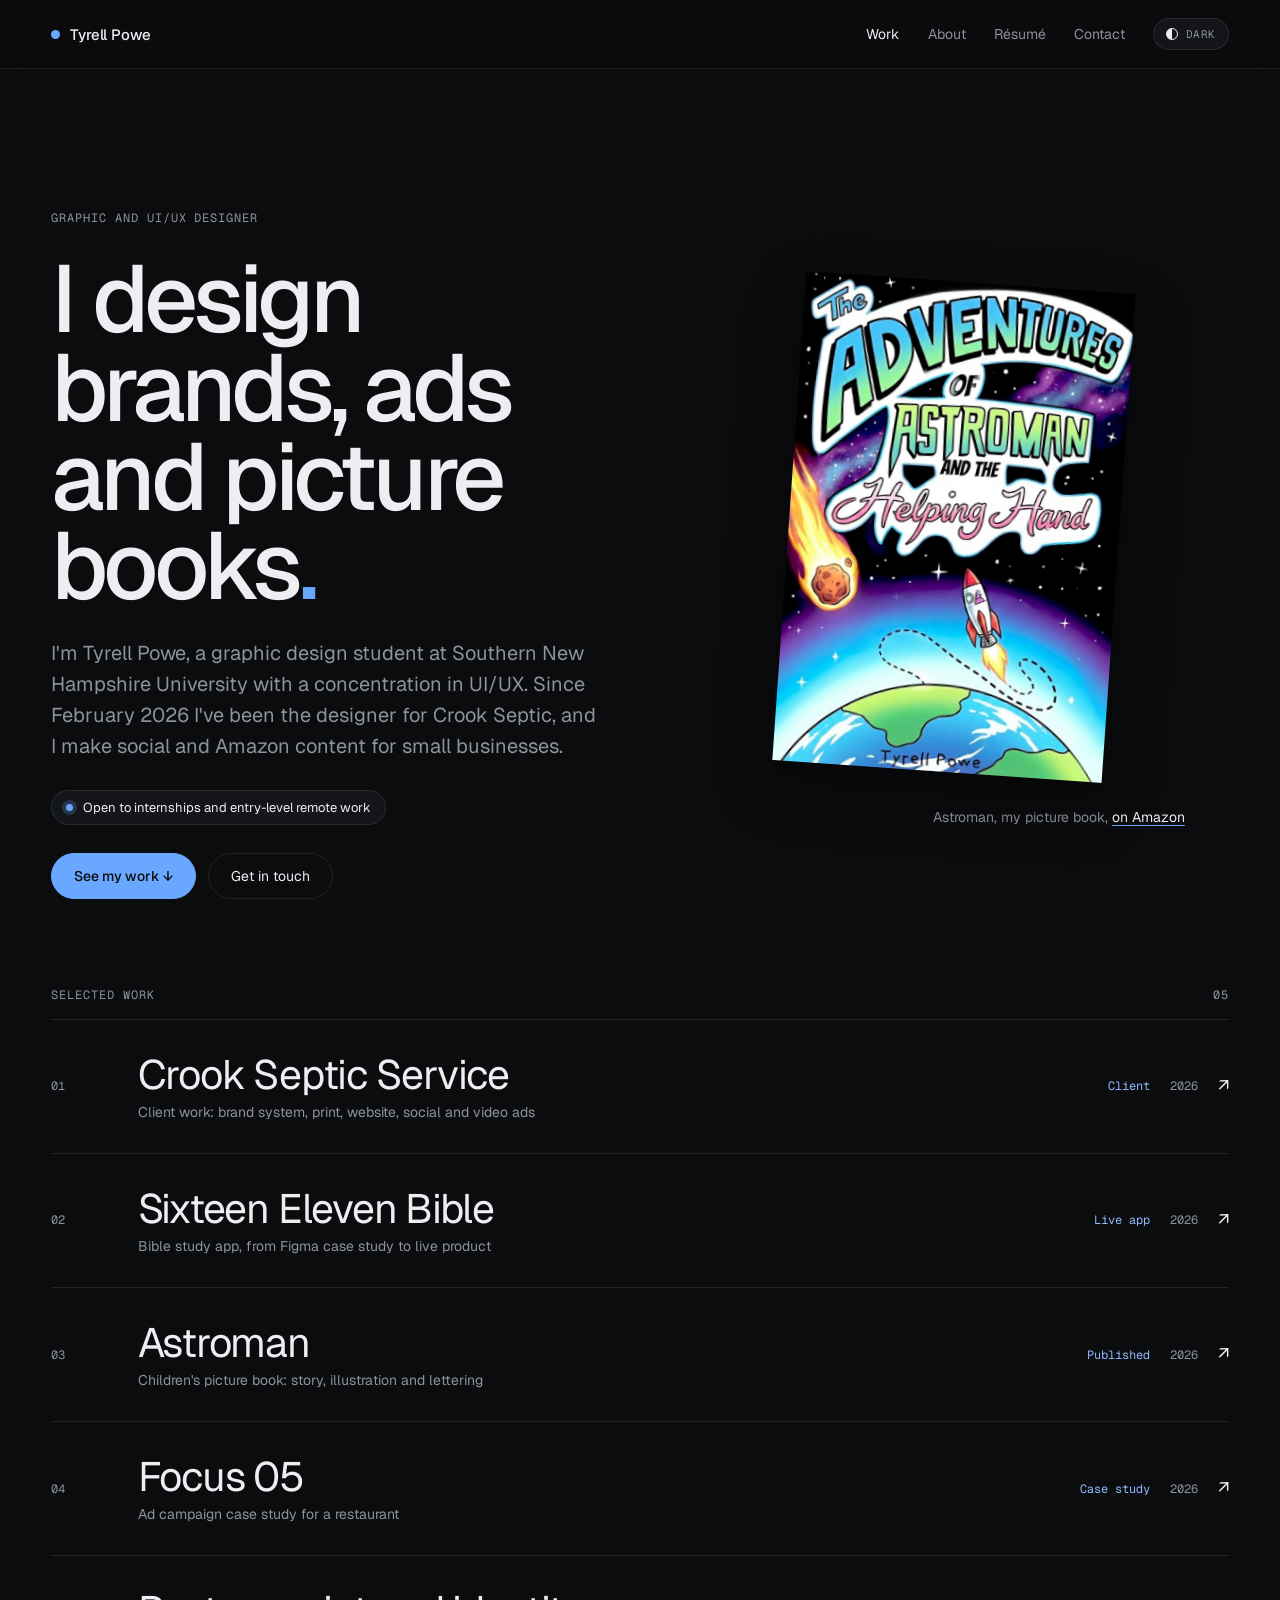
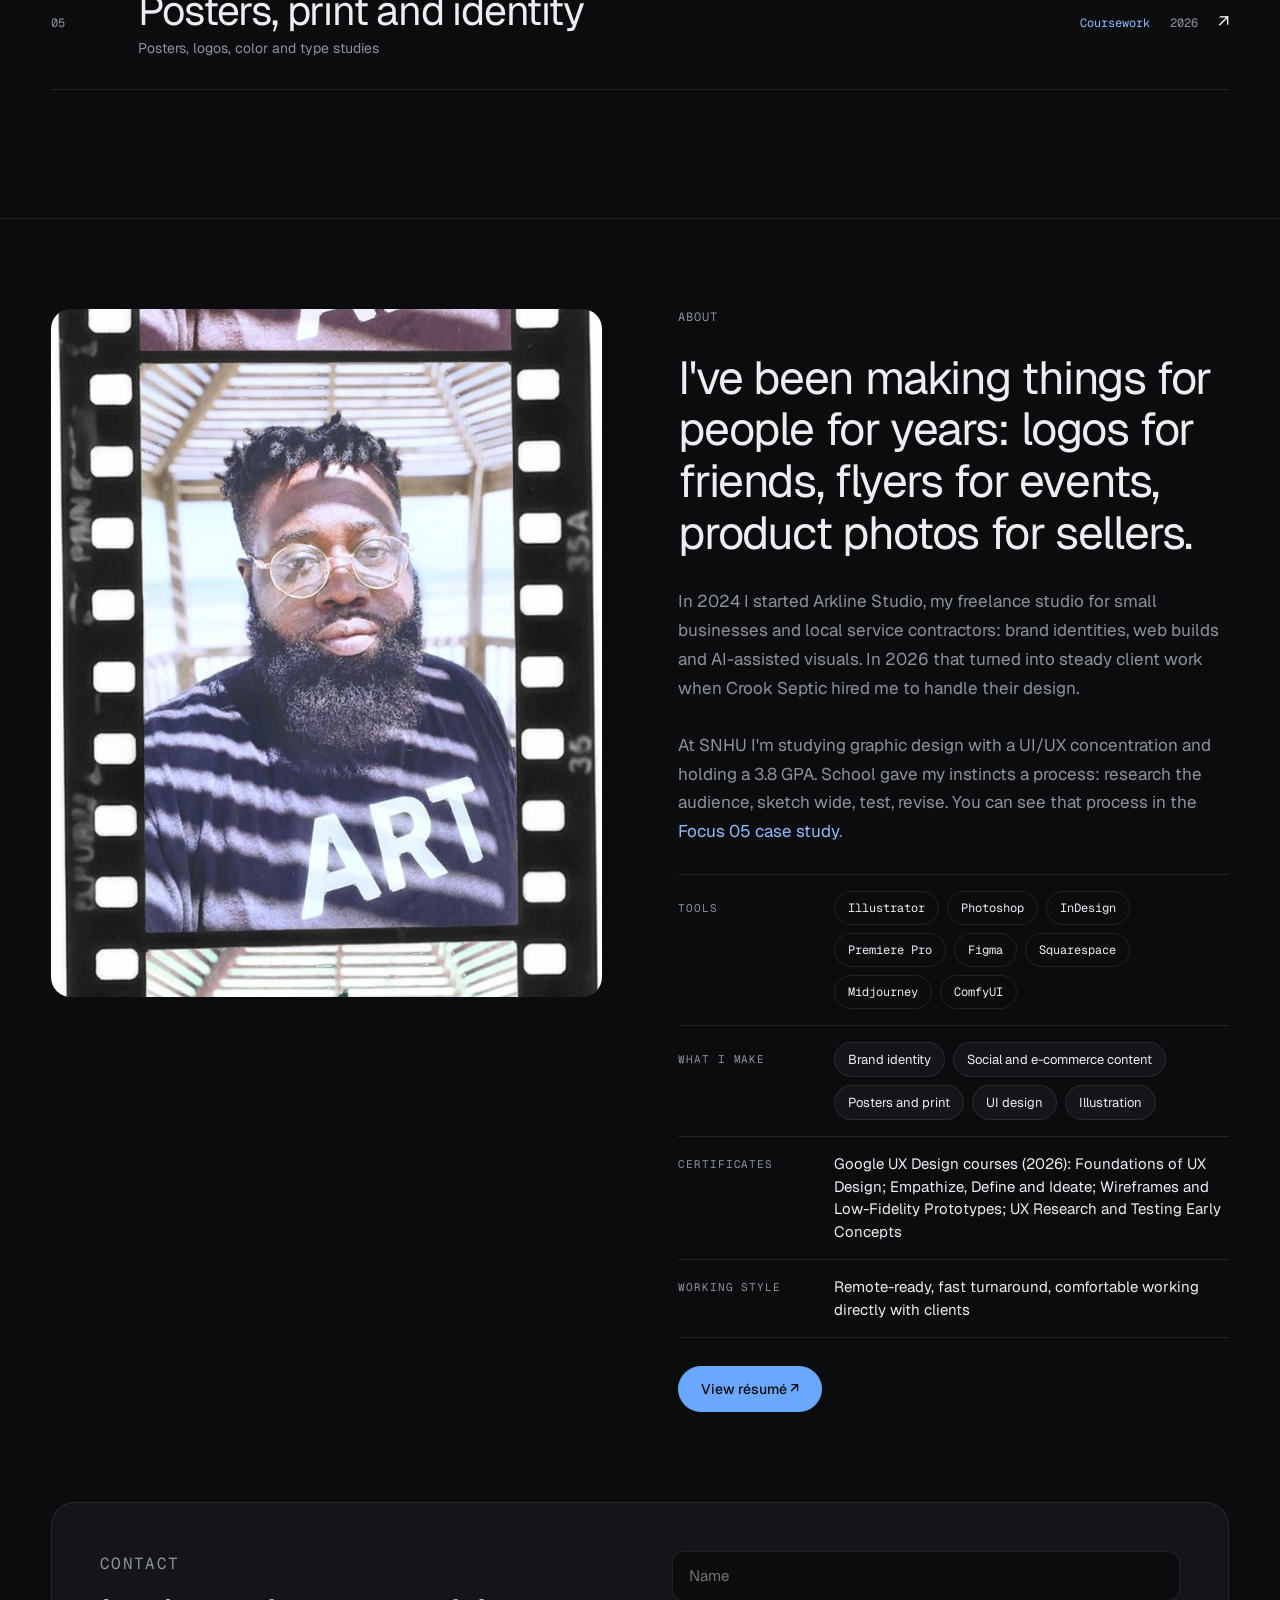
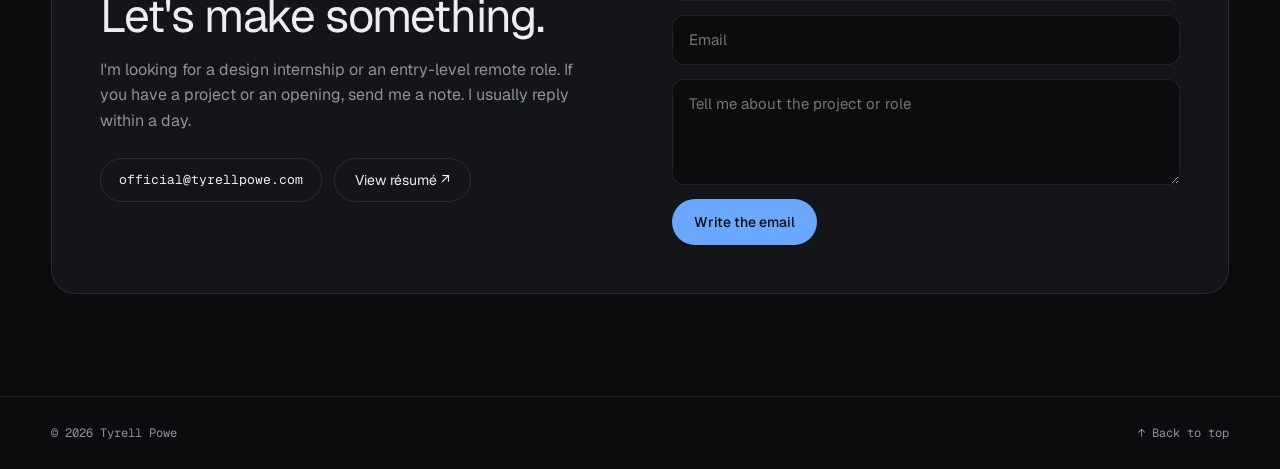
==== commit 7005299b: "Add Arkline Studio and Google UX certificates to About and résumé Co-Authored-By: Claude Opus 5.5 <n" ====
--- a/index.html
+++ b/index.html
@@ -14,7 +14,7 @@
 <link rel="preconnect" href="https://fonts.googleapis.com">
 <link rel="preconnect" href="https://fonts.gstatic.com" crossorigin>
 <link href="https://fonts.googleapis.com/css2?family=Geist:wght@300;400;500;600&family=Geist+Mono:wght@400;500&display=swap" rel="stylesheet">
-<link rel="stylesheet" href="style.css">
+<link rel="stylesheet" href="style.css?v=f8d75db5">
 </head>
 <body>
 <a class="skip" href="#main">Skip to content</a>
@@ -26,8 +26,16 @@
     <a href="resume.html">Résumé</a>
     <a href="#contact">Contact</a>
     <button class="theme-btn" type="button" aria-label="Switch between dark and light theme"><i></i><span>Dark</span></button>
+    <button class="menu-btn" type="button" aria-label="Menu" aria-expanded="false" aria-controls="menu"><span></span><span></span></button>
   </nav>
 </header>
+<nav class="menu" id="menu" aria-label="Menu">
+  <a class="item" href="index.html#work">Work<span>↓</span></a>
+  <a class="item" href="index.html#about">About<span>↓</span></a>
+  <a class="item" href="resume.html">Résumé<span>↗</span></a>
+  <a class="item" href="#contact">Contact<span>↓</span></a>
+  <a class="mail" href="mailto:official@tyrellpowe.com">official@tyrellpowe.com</a>
+</nav>
 <main id="main">
 <section class="hero wrap">
   <div class="hero-grid">
@@ -56,27 +64,27 @@
     <a class="row" href="crook-septic.html" data-name="Crook Septic Service" data-tag="Client" data-preview="img/crook/mascot-logo.png" data-tint="oklch(0.36 0.07 130)">
       <span class="num">01</span>
       <span class="title"><span class="name">Crook Septic Service</span><span class="kind">Client work: brand system, print, website, social and video ads</span></span>
-      <span class="side"><span class="tag">Client</span><span>2026</span><span class="arrow">↗</span></span>
+      <span class="side"><span class="tag">Client</span><span class="yr">2026</span><span class="arrow">↗</span></span>
     </a>
     <a class="row" href="sixteen-eleven.html" data-name="Sixteen Eleven Bible" data-tag="Live app" data-preview="img/sixteen/feature.jpg" data-tint="oklch(0.34 0.05 70)">
       <span class="num">02</span>
       <span class="title"><span class="name">Sixteen Eleven Bible</span><span class="kind">Bible study app, from Figma case study to live product</span></span>
-      <span class="side"><span class="tag">Live app</span><span>2026</span><span class="arrow">↗</span></span>
+      <span class="side"><span class="tag">Live app</span><span class="yr">2026</span><span class="arrow">↗</span></span>
     </a>
     <a class="row" href="astroman.html" data-name="Astroman" data-tag="Published" data-preview="img/astroman/cover.jpg" data-tint="oklch(0.32 0.07 280)">
       <span class="num">03</span>
       <span class="title"><span class="name">Astroman</span><span class="kind">Children&#x27;s picture book: story, illustration and lettering</span></span>
-      <span class="side"><span class="tag">Published</span><span>2026</span><span class="arrow">↗</span></span>
+      <span class="side"><span class="tag">Published</span><span class="yr">2026</span><span class="arrow">↗</span></span>
     </a>
     <a class="row" href="focus-05.html" data-name="Focus 05" data-tag="Case study" data-preview="img/class/focus-final-1.jpg" data-tint="oklch(0.36 0.08 200)">
       <span class="num">04</span>
       <span class="title"><span class="name">Focus 05</span><span class="kind">Ad campaign case study for a restaurant</span></span>
-      <span class="side"><span class="tag">Case study</span><span>2026</span><span class="arrow">↗</span></span>
+      <span class="side"><span class="tag">Case study</span><span class="yr">2026</span><span class="arrow">↗</span></span>
     </a>
     <a class="row" href="print.html" data-name="Posters, print and identity" data-tag="Coursework" data-preview="img/class/community-cup.jpg" data-tint="oklch(0.34 0.07 30)">
       <span class="num">05</span>
       <span class="title"><span class="name">Posters, print and identity</span><span class="kind">Posters, logos, color and type studies</span></span>
-      <span class="side"><span class="tag">Coursework</span><span>2026</span><span class="arrow">↗</span></span>
+      <span class="side"><span class="tag">Coursework</span><span class="yr">2026</span><span class="arrow">↗</span></span>
     </a>
   </div>
 </section>
@@ -87,11 +95,12 @@
     <div class="about-copy">
       <p class="mono" style="margin:0" id="about-h">About</p>
       <h2>I've been making things for people for years: logos for friends, flyers for events, product photos for sellers.</h2>
-      <p class="body">In 2026 that turned into steady client work when Crook Septic hired me to handle their design.</p>
+      <p class="body">In 2024 I started Arkline Studio, my freelance studio for small businesses and local service contractors: brand identities, web builds and AI-assisted visuals. In 2026 that turned into steady client work when Crook Septic hired me to handle their design.</p>
       <p class="body">At SNHU I'm studying graphic design with a UI/UX concentration and holding a 3.8 GPA. School gave my instincts a process: research the audience, sketch wide, test, revise. You can see that process in the <a href="focus-05.html">Focus 05 case study</a>.</p>
       <div class="facts">
-        <div class="fact"><p class="mono">Tools</p><div class="chips"><span class="chip">Illustrator</span><span class="chip">Photoshop</span><span class="chip">InDesign</span><span class="chip">Premiere Pro</span><span class="chip">Figma</span><span class="chip">Squarespace</span></div></div>
+        <div class="fact"><p class="mono">Tools</p><div class="chips"><span class="chip">Illustrator</span><span class="chip">Photoshop</span><span class="chip">InDesign</span><span class="chip">Premiere Pro</span><span class="chip">Figma</span><span class="chip">Squarespace</span><span class="chip">Midjourney</span><span class="chip">ComfyUI</span></div></div>
         <div class="fact"><p class="mono">What I make</p><div class="chips"><span class="chip soft">Brand identity</span><span class="chip soft">Social and e-commerce content</span><span class="chip soft">Posters and print</span><span class="chip soft">UI design</span><span class="chip soft">Illustration</span></div></div>
+        <div class="fact"><p class="mono" style="padding-top:3px">Certificates</p><p>Google UX Design courses (2026): Foundations of UX Design; Empathize, Define and Ideate; Wireframes and Low-Fidelity Prototypes; UX Research and Testing Early Concepts</p></div>
         <div class="fact"><p class="mono" style="padding-top:3px">Working style</p><p>Remote-ready, fast turnaround, comfortable working directly with clients</p></div>
       </div>
       <div class="pill-row"><a class="btn primary" href="resume.html">View résumé ↗</a></div>
@@ -124,6 +133,7 @@
   <div class="lb-top"><span class="lb-count"></span><button class="lb-close" type="button" aria-label="Close">✕</button></div>
   <div class="lb-mid"><button class="lb-prev" type="button" aria-label="Previous image">←</button><img alt=""><button class="lb-next" type="button" aria-label="Next image">→</button></div>
   <p class="lb-cap"></p>
+  <div class="lb-mob"><button class="lb-prev" type="button" aria-label="Previous image">←</button><button class="lb-next" type="button" aria-label="Next image">→</button></div>
 </div>
-<script src="site.js"></script>
+<script src="site.js?v=f8d75db5"></script>
 </body></html>
--- a/style.css
+++ b/style.css
@@ -30,7 +30,6 @@
 .nav a:hover,.nav a[aria-current]{color:var(--fg)}
 .theme-btn{display:flex;align-items:center;gap:8px;height:32px;padding:0 12px;border-radius:999px;border:1px solid var(--line);background:var(--surface);font-family:var(--mono);font-size:11px;letter-spacing:.04em;text-transform:uppercase;color:var(--muted)}
 .theme-btn i{width:12px;height:12px;border-radius:50%;border:1.5px solid var(--fg);background:linear-gradient(90deg,var(--fg) 50%,transparent 50%)}
-@media (max-width:560px){.nav{gap:12px;font-size:13px}.nav .hide-sm{display:none}.theme-btn span{display:none}.theme-btn{padding:0 9px}}
 
 /* buttons */
 .btn{display:inline-flex;align-items:center;gap:8px;height:46px;padding:0 22px;border-radius:999px;font-size:14px;border:1px solid var(--line);background:transparent}
@@ -70,7 +69,6 @@
 .row .tag{color:var(--accent-ink)}
 .row .arrow{font-family:'Geist',sans-serif;font-size:18px;color:var(--fg)}
 .row:hover .name{color:var(--fg)}
-@media (max-width:640px){.row{grid-template-columns:32px minmax(0,1fr)}.row .side{grid-column:2;gap:14px}}
 .preview{position:fixed;top:0;left:0;z-index:50;width:340px;height:240px;border-radius:14px;overflow:hidden;pointer-events:none;opacity:0;transform:translate(-9999px,0);transition:opacity .25s ease;box-shadow:0 30px 80px rgba(0,0,0,.45)}
 .preview.show{opacity:1}
 .preview::before{content:"";position:absolute;inset:0;background:repeating-linear-gradient(135deg,rgba(255,255,255,.05) 0 1px,transparent 1px 14px)}
@@ -97,7 +95,6 @@
 .chips{display:flex;flex-wrap:wrap;gap:8px}
 .chip{padding:8px 13px;border-radius:999px;border:1px solid var(--line);font-family:var(--mono);font-size:12px}
 .chip.soft{font-family:inherit;font-size:13px;background:var(--surface)}
-@media (max-width:520px){.fact{grid-template-columns:1fr;gap:8px}.fact .mono{padding-top:0}}
 
 /* project page */
 .project{max-width:1200px;padding-top:clamp(40px,6vw,80px);padding-bottom:clamp(64px,8vw,110px);animation:pf-in .5s ease both}
@@ -168,4 +165,29 @@
 .lb-mid{flex:1;min-height:0;display:flex;align-items:center;justify-content:center;gap:12px;padding:0 clamp(8px,2vw,24px)}
 .lb-mid img{max-width:calc(100% - 132px);max-height:100%;object-fit:contain;border-radius:8px;box-shadow:0 40px 120px rgba(0,0,0,.6)}
 .lb-cap{margin:0;padding:18px clamp(16px,3vw,32px) 24px;text-align:center;font-size:14px;line-height:1.5;color:#c4c8cf}
-@media (max-width:600px){.lb-mid img{max-width:100%}.lb-mid button{display:none}}
+
+/* phone design */
+.menu-btn{display:none;width:44px;height:44px;align-items:center;justify-content:center;flex-direction:column;gap:5px;border-radius:999px;border:1px solid var(--line);background:var(--surface)}
+.menu-btn span{display:block;width:16px;height:1.5px;background:var(--fg);transition:transform .25s}
+.menu-open .menu-btn span:first-child{transform:translateY(3.25px) rotate(45deg)}
+.menu-open .menu-btn span:last-child{transform:translateY(-3.25px) rotate(-45deg)}
+.menu{position:fixed;inset:81px 0 0 0;z-index:19;display:none;flex-direction:column;padding:12px 20px 32px;background:var(--bg);animation:pf-in .3s ease both;overflow:auto}
+.menu a.item{display:flex;justify-content:space-between;align-items:center;padding:22px 0;border-bottom:1px solid var(--line);font-size:34px;letter-spacing:-.03em}
+.menu a.item span{font-size:18px;color:var(--accent-ink)}
+.menu .mail{margin-top:auto;padding-top:24px;font-family:var(--mono);font-size:13px;color:var(--muted)}
+.lb-mob{display:none;justify-content:center;gap:16px;padding:0 0 28px}
+.lb-mob button{width:52px;height:52px}
+@media (max-width:719px){
+  .nav a{display:none}
+  .menu-btn{display:flex}
+  .menu-open .menu{display:flex}
+  .menu-open{overflow:hidden}
+  .row{grid-template-columns:28px minmax(0,1fr) auto}
+  .row .tag,.row .side .yr{display:none}
+  .fact{grid-template-columns:minmax(0,1fr);gap:10px}
+  .fact .mono{padding-top:0!important}
+  .lb-mid button{display:none}
+  .lb-mid img{max-width:100%}
+  .lb-cap{padding-bottom:12px}
+  .lb-mob{display:flex}
+}
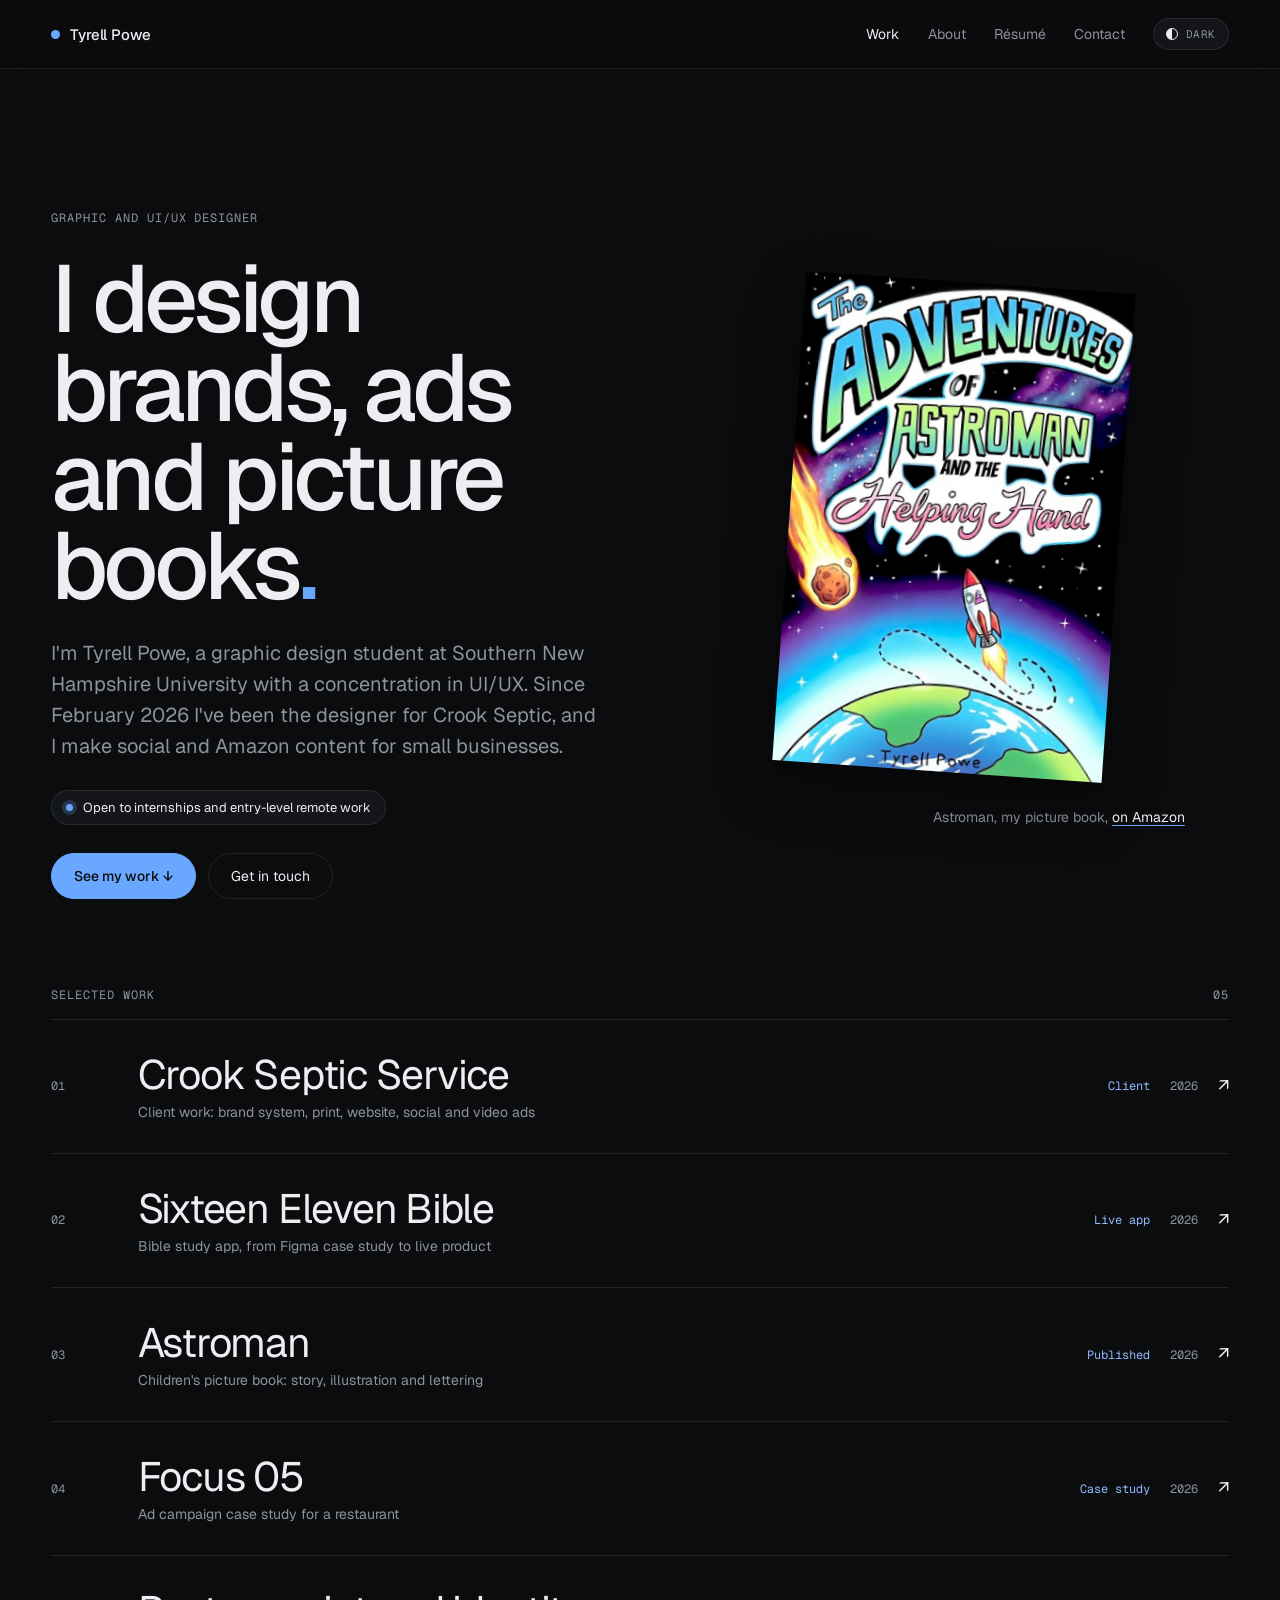
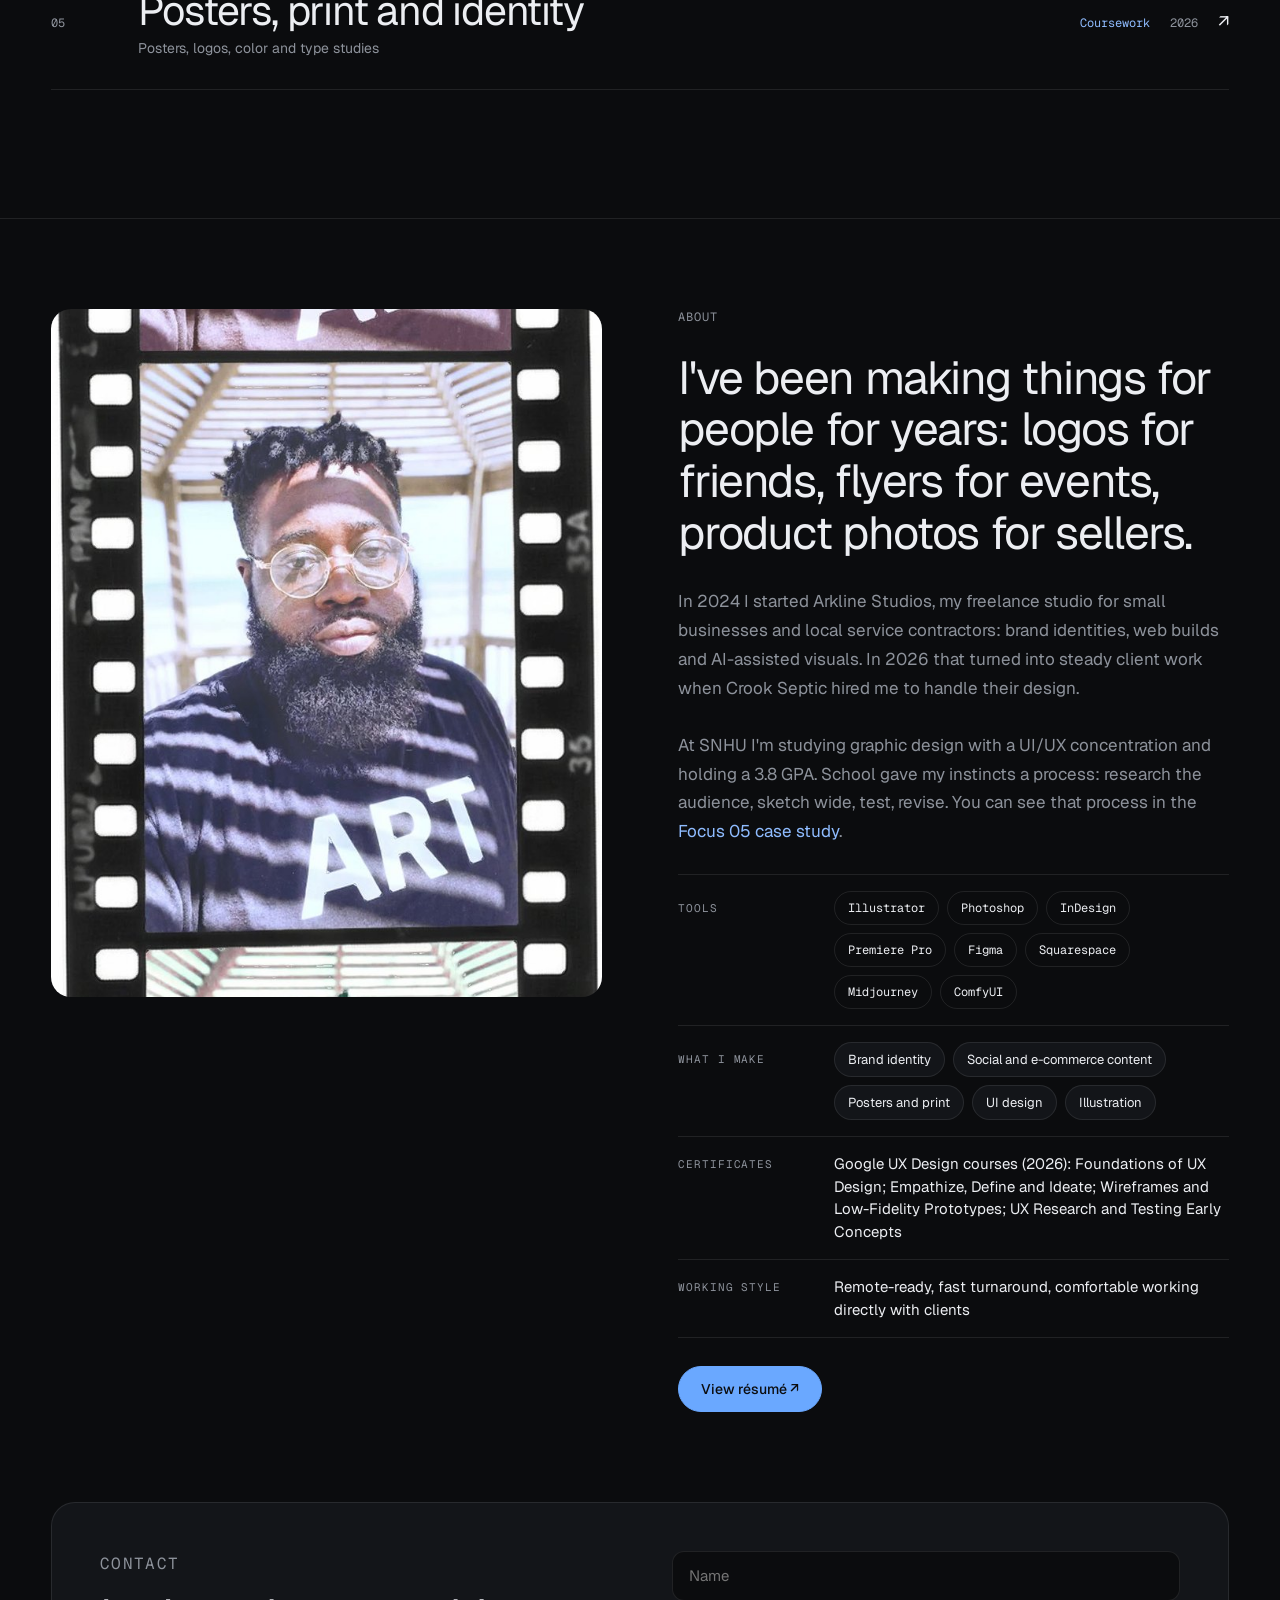
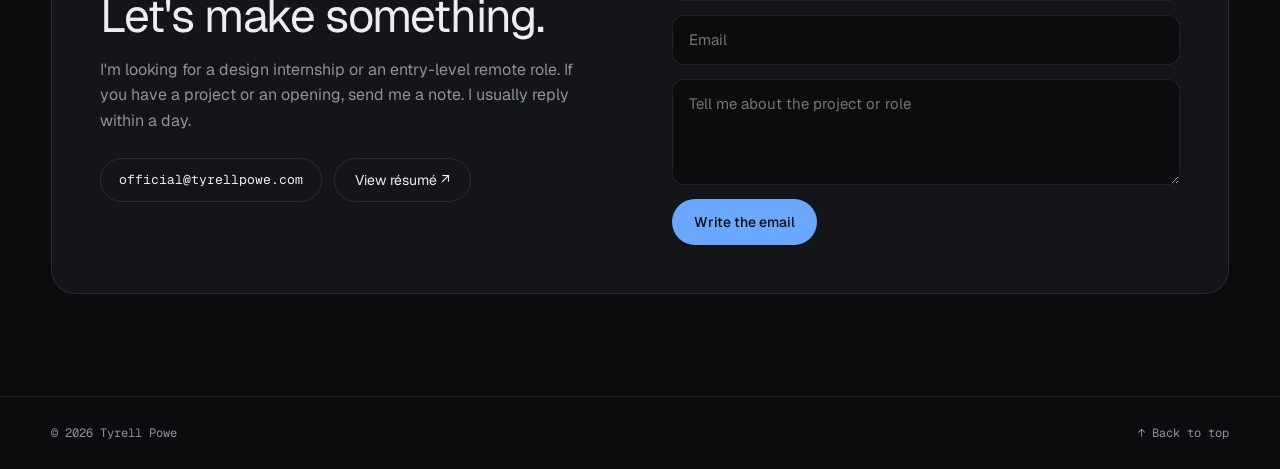
==== commit 133ec21a: "Use Arkline Studios name Co-Authored-By: Claude Opus 5.5 <noreply@anthropic.com> Claude-Session: htt" ====
--- a/index.html
+++ b/index.html
@@ -95,7 +95,7 @@
     <div class="about-copy">
       <p class="mono" style="margin:0" id="about-h">About</p>
       <h2>I've been making things for people for years: logos for friends, flyers for events, product photos for sellers.</h2>
-      <p class="body">In 2024 I started Arkline Studio, my freelance studio for small businesses and local service contractors: brand identities, web builds and AI-assisted visuals. In 2026 that turned into steady client work when Crook Septic hired me to handle their design.</p>
+      <p class="body">In 2024 I started Arkline Studios, my freelance studio for small businesses and local service contractors: brand identities, web builds and AI-assisted visuals. In 2026 that turned into steady client work when Crook Septic hired me to handle their design.</p>
       <p class="body">At SNHU I'm studying graphic design with a UI/UX concentration and holding a 3.8 GPA. School gave my instincts a process: research the audience, sketch wide, test, revise. You can see that process in the <a href="focus-05.html">Focus 05 case study</a>.</p>
       <div class="facts">
         <div class="fact"><p class="mono">Tools</p><div class="chips"><span class="chip">Illustrator</span><span class="chip">Photoshop</span><span class="chip">InDesign</span><span class="chip">Premiere Pro</span><span class="chip">Figma</span><span class="chip">Squarespace</span><span class="chip">Midjourney</span><span class="chip">ComfyUI</span></div></div>
